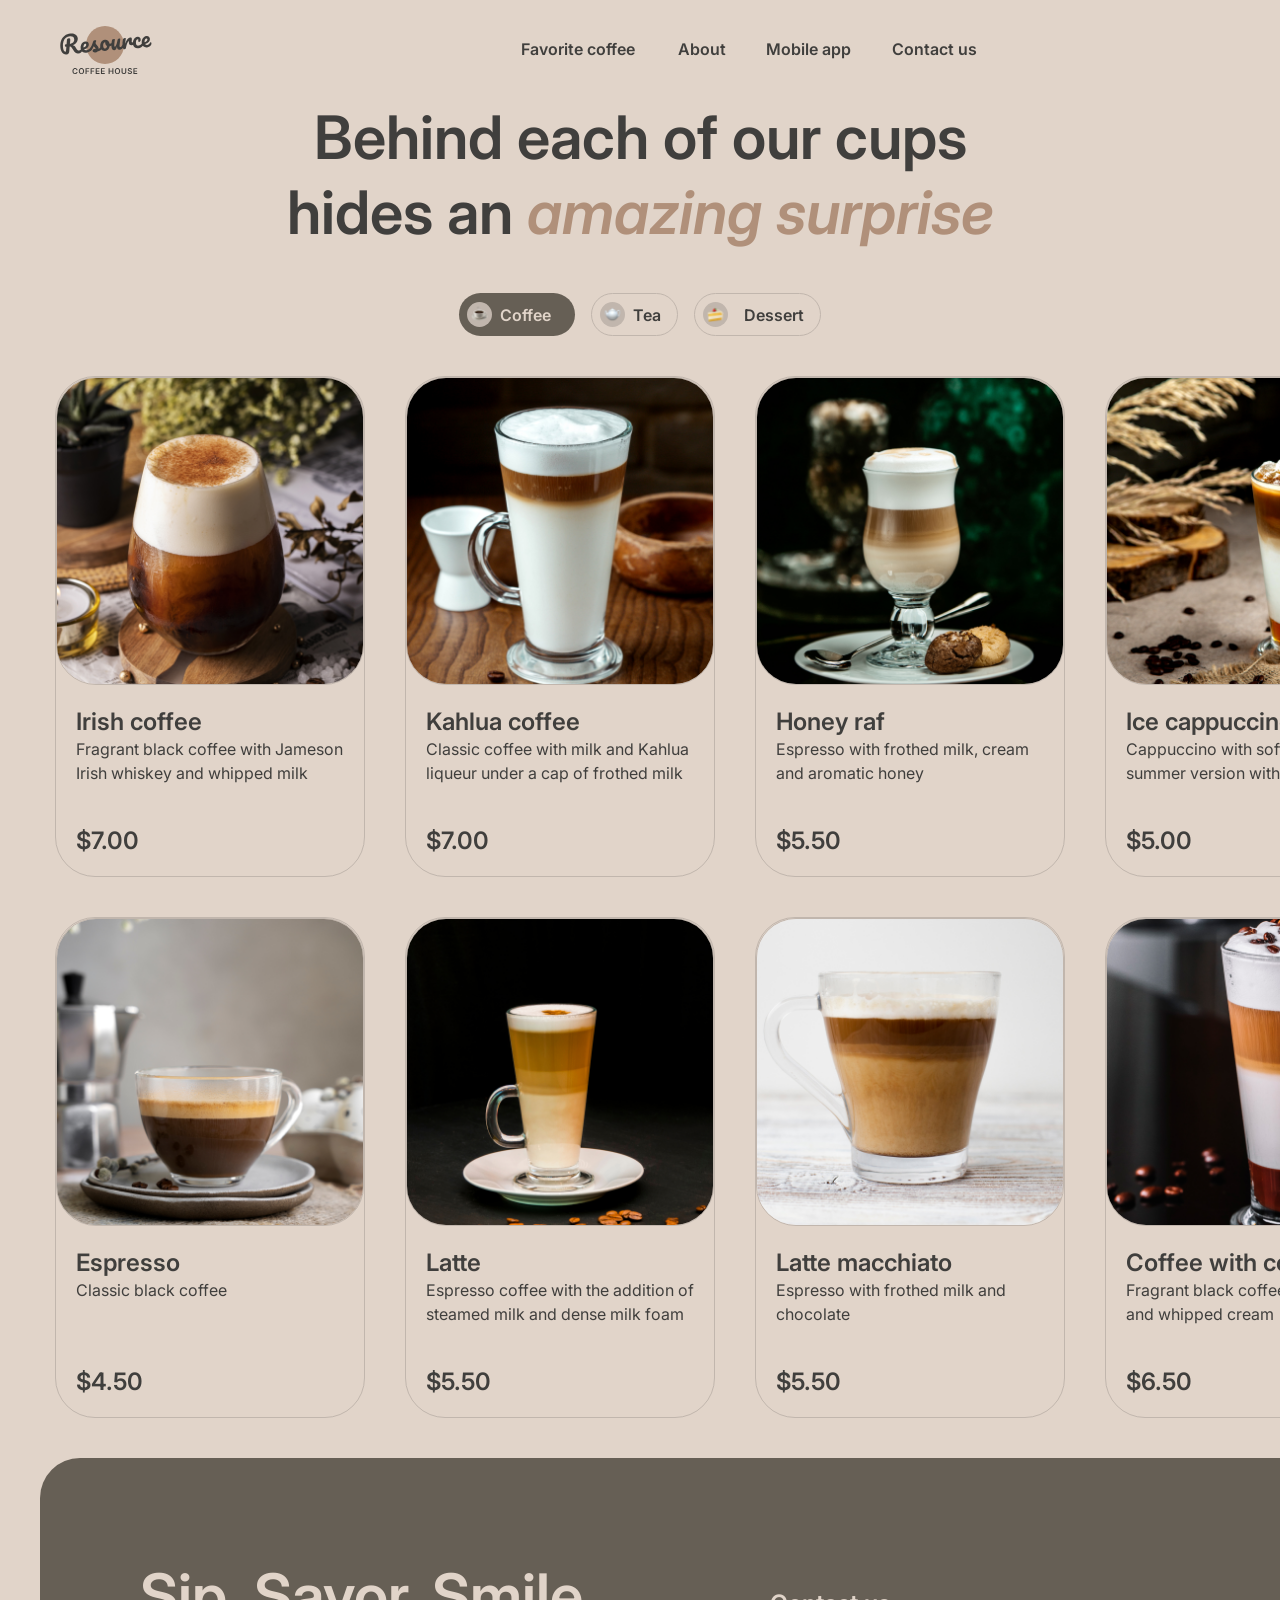
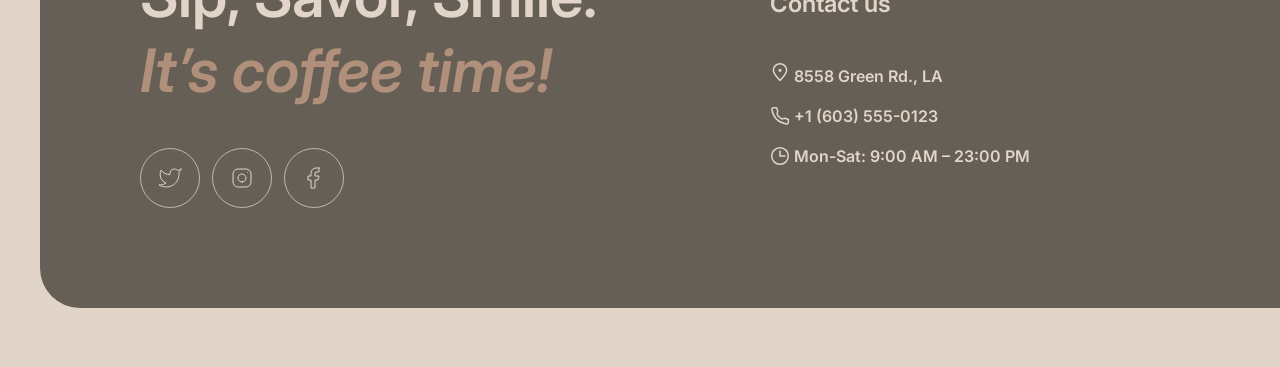
==== coffee-house/menu.html @ cb2b994e "feat: css style" ====
<!DOCTYPE html>
<html lang="en">
<head>
    <!-- encoding -->
    <meta charset="UTF-8">
    <!-- mobile support -->
    <meta name="viewport" content="width=device-width, initial-scale=1.0">
    <!-- title, seo -->
    <title>Menu</title>
    <!-- styles -->
    <link rel="stylesheet" href="./style/style.css">
    <!-- open graph -->
    <!-- favicons -->
    <link type="image/coffee-icon" href="./img/coffee-cup.svg" rel="shortcut icon">
    <link type="Image/coffee-icon" href="./img/coffee-cup.svg" rel="icon">
</head>
<body>
    <!-- header -->
    <header class="header">
        <div class="container">
            <div class="header_nav">
                <div class="logo">
                    <svg width="100" height="60" viewBox="0 0 100 60" fill="none" xmlns="http://www.w3.org/2000/svg">
                        <path
                            d="M69 25C69 35.4934 60.4934 44 50 44C39.5066 44 31 35.4934 31 25C31 14.5066 39.5066 6 50 6C60.4934 6 69 14.5066 69 25Z"
                            fill="#B0907A" />
                        <path
                            d="M95.6784 22.2913C95.8856 22.2732 96.0534 22.3548 96.1817 22.5364C96.326 22.7165 96.4127 22.9739 96.442 23.3086C96.4922 23.8824 96.4 24.3884 96.1652 24.8265C95.7789 25.5509 95.2359 26.1365 94.5362 26.5832C93.8524 27.0285 93.0084 27.295 92.0042 27.3829C90.4741 27.5168 89.2469 27.1664 88.3226 26.3318C87.3969 25.4812 86.8658 24.2749 86.7291 22.7129C86.6329 21.6131 86.7748 20.5727 87.1547 19.5919C87.5333 18.5951 88.1046 17.7822 88.8687 17.1532C89.6487 16.5229 90.5568 16.1623 91.5928 16.0717C92.5173 15.9908 93.2829 16.2049 93.8895 16.714C94.4948 17.2071 94.8386 17.9239 94.9209 18.8643C95.0171 19.9641 94.7016 20.9473 93.9743 21.814C93.2617 22.6633 91.9772 23.4021 90.1208 24.0303C90.5675 24.73 91.2451 25.0401 92.1537 24.9606C92.8072 24.9035 93.3279 24.7053 93.7158 24.3662C94.1197 24.0257 94.5692 23.4725 95.0643 22.7064C95.2346 22.4506 95.4393 22.3122 95.6784 22.2913ZM91.3914 18.4503C90.8016 18.5019 90.3295 18.8885 89.9751 19.6102C89.6365 20.3304 89.5098 21.1767 89.5949 22.149L89.5991 22.1968C90.5199 21.8914 91.2318 21.4918 91.7347 20.9981C92.2376 20.5044 92.4632 19.9626 92.4117 19.3729C92.3852 19.0701 92.2766 18.8386 92.0859 18.6786C91.9098 18.5013 91.6783 18.4252 91.3914 18.4503Z"
                            fill="#403F3D" />
                        <path
                            d="M83.2976 28.1446C81.7356 28.2813 80.4779 27.9497 79.5245 27.1497C78.5857 26.3324 78.0529 25.1985 77.926 23.7481C77.813 22.457 77.969 21.303 78.394 20.2861C78.819 19.2692 79.4149 18.4622 80.1818 17.8651C80.9487 17.268 81.7784 16.9304 82.671 16.8523C83.5477 16.7756 84.2481 16.9793 84.7723 17.4635C85.311 17.9303 85.6159 18.5702 85.6871 19.383C85.7456 20.0525 85.6437 20.6316 85.3813 21.1203C85.1348 21.6076 84.7725 21.8722 84.2944 21.9141C83.9915 21.9406 83.7382 21.8904 83.5344 21.7637C83.3465 21.6356 83.2414 21.444 83.2191 21.189C83.2093 21.0774 83.2141 20.9485 83.2334 20.8023C83.2527 20.6561 83.2676 20.5504 83.278 20.4852C83.3367 20.2392 83.357 20.0125 83.3389 19.8053C83.3208 19.5981 83.2511 19.4436 83.1297 19.3418C83.0243 19.2386 82.876 19.1953 82.6847 19.2121C82.3181 19.2441 81.9901 19.4415 81.7006 19.8041C81.4097 20.1508 81.193 20.6114 81.0506 21.186C80.9081 21.7606 80.8661 22.3826 80.9247 23.0521C81.0865 24.901 81.9723 25.7551 83.5821 25.6142C84.2356 25.557 84.9181 25.2805 85.6296 24.7846C86.3556 24.2714 87.0469 23.5444 87.7034 22.6036C87.8752 22.3637 88.0806 22.2333 88.3197 22.2124C88.5269 22.1942 88.6946 22.2759 88.8229 22.4574C88.9672 22.6375 89.054 22.895 89.0832 23.2297C89.1362 23.8354 89.028 24.3427 88.7587 24.7518C88.0904 25.7418 87.2526 26.5378 86.2452 27.1399C85.2524 27.7247 84.2699 28.0596 83.2976 28.1446Z"
                            fill="#403F3D" />
                        <path
                            d="M69.548 29.3476C68.9423 29.4006 68.4841 29.1195 68.1733 28.5042C67.8784 27.8876 67.6696 26.8779 67.5469 25.4753C67.3656 23.4032 67.4882 21.4089 67.9148 19.4924C68.0179 19.0177 68.2197 18.6627 68.5203 18.4276C68.8355 18.1752 69.288 18.0232 69.8778 17.9716C70.1965 17.9437 70.4232 17.964 70.5577 18.0326C70.6921 18.1011 70.7692 18.2469 70.7887 18.4701C70.811 18.7251 70.7416 19.3094 70.5806 20.2229C70.477 20.8744 70.3983 21.4434 70.3445 21.93C70.2907 22.4165 70.2626 23.0132 70.2602 23.7201C70.6663 22.3033 71.1584 21.136 71.7366 20.2181C72.3148 19.3002 72.8987 18.6308 73.4883 18.2098C74.0938 17.7874 74.6595 17.5532 75.1855 17.5072C76.2215 17.4166 76.7849 17.8893 76.8755 18.9253C76.8936 19.1325 76.8658 19.6409 76.7921 20.4504C76.7204 21.0991 76.6915 21.5032 76.7054 21.6626C76.7542 22.2204 76.9779 22.4819 77.3764 22.4471C77.8227 22.408 78.3658 22.0072 79.0057 21.2445C79.1948 21.0191 79.4009 20.8967 79.6241 20.8772C79.8313 20.8591 79.9991 20.9408 80.1274 21.1223C80.2702 21.2864 80.3549 21.5199 80.3814 21.8228C80.433 22.4125 80.314 22.8887 80.0245 23.2513C79.6187 23.7526 79.1275 24.1971 78.5511 24.5848C77.9893 24.9552 77.3736 25.1697 76.7042 25.2282C75.8594 25.3021 75.1951 25.1434 74.7111 24.7521C74.2431 24.3594 73.977 23.7965 73.9129 23.0633C73.892 22.8242 73.895 22.583 73.9219 22.3397C73.9258 22.0182 73.923 21.8016 73.9132 21.69C73.8909 21.435 73.7921 21.3151 73.6167 21.3305C73.3777 21.3514 73.0826 21.6503 72.7315 22.2271C72.395 22.7865 72.0738 23.5213 71.768 24.4314C71.4621 25.3415 71.2322 26.2932 71.0782 27.2864C70.9684 28.0509 70.8058 28.5791 70.5904 28.8709C70.3896 29.1455 70.0421 29.3044 69.548 29.3476Z"
                            fill="#403F3D" />
                        <path
                            d="M59.2452 30.2488C58.5279 30.3116 57.9096 30.0364 57.3902 29.4233C56.8853 28.7929 56.5897 27.9836 56.5032 26.9954C56.3986 25.8 56.3828 24.7012 56.4557 23.699C56.5273 22.6809 56.6975 21.5979 56.9665 20.4501C57.0841 19.958 57.2772 19.5958 57.546 19.3635C57.8148 19.1312 58.26 18.9878 58.8816 18.9334C59.2323 18.9028 59.4762 18.9376 59.6135 19.038C59.7667 19.1371 59.8531 19.2981 59.8726 19.5213C59.8838 19.6488 59.8337 20.0868 59.7226 20.8354C59.6148 21.4391 59.534 21.9842 59.4802 22.4707C59.3078 24.1722 59.246 25.3019 59.2948 25.8598C59.3241 26.1945 59.3849 26.4301 59.4771 26.5666C59.568 26.6871 59.7011 26.7397 59.8764 26.7244C60.1155 26.7035 60.3895 26.4386 60.6983 25.9297C61.023 25.4195 61.3421 24.6608 61.6555 23.6536C61.9849 22.6451 62.2788 21.4148 62.5372 19.9627C62.6229 19.4734 62.7842 19.114 63.0211 18.8845C63.2739 18.6535 63.6633 18.5151 64.1893 18.4691C64.5559 18.437 64.8151 18.4625 64.967 18.5456C65.1174 18.6127 65.203 18.7658 65.224 19.0049C65.2588 19.4034 65.1551 20.5127 64.9128 22.3327C64.645 24.412 64.532 25.6907 64.5739 26.1688C64.6004 26.4717 64.685 26.7052 64.8279 26.8694C64.9693 27.0176 65.1437 27.0827 65.3509 27.0645C65.6697 27.0366 66.0275 26.8126 66.4244 26.3924C66.8358 25.9549 67.3698 25.2657 68.0263 24.3249C68.198 24.0851 68.4035 23.9547 68.6425 23.9337C68.8498 23.9156 69.0175 23.9973 69.1458 24.1788C69.2901 24.3589 69.3768 24.6163 69.4061 24.9511C69.4619 25.5886 69.3537 26.096 69.0815 26.4731C68.4701 27.3779 67.7896 28.1361 67.04 28.7477C66.3064 29.358 65.4375 29.707 64.4334 29.7949C63.6683 29.8618 63.0766 29.6165 62.6585 29.0588C62.2562 28.4997 62.0084 27.6862 61.9149 26.6183C61.7388 27.7259 61.4055 28.5982 60.9152 29.2354C60.4235 29.8566 59.8668 30.1944 59.2452 30.2488Z"
                            fill="#403F3D" />
                        <path
                            d="M57.5606 22.8796C57.7678 22.8614 57.9362 22.9511 58.0659 23.1485C58.1956 23.346 58.2744 23.6041 58.3023 23.9229C58.3692 24.688 58.1779 25.1625 57.7282 25.3463C56.8011 25.7647 55.7659 26.048 54.6225 26.1963C54.4367 27.5616 53.9332 28.6898 53.1117 29.5808C52.2888 30.4559 51.3115 30.9429 50.1799 31.0419C49.2235 31.1256 48.3824 30.9663 47.6566 30.564C46.9467 30.1603 46.383 29.5913 45.9654 28.8569C45.5478 28.1225 45.3 27.309 45.2219 26.4164C45.1159 25.205 45.2529 24.1089 45.6328 23.1281C46.0114 22.1313 46.5841 21.3343 47.351 20.7372C48.1165 20.1242 48.9933 19.7744 49.9816 19.688C51.1929 19.582 52.2022 19.9193 53.0093 20.6999C53.8309 21.4632 54.3592 22.453 54.5941 23.6691C55.339 23.5558 56.2177 23.3183 57.23 22.9567C57.3547 22.9136 57.4649 22.8879 57.5606 22.8796ZM50.1494 28.4908C50.6595 28.4462 51.0797 28.2007 51.41 27.7542C51.7563 27.3063 51.959 26.6863 52.0182 25.8941C51.4948 25.6026 51.0739 25.1977 50.7555 24.6795C50.4531 24.1599 50.2754 23.5972 50.2224 22.9916C50.2001 22.7365 50.2017 22.4794 50.2272 22.2202L50.1076 22.2307C49.4701 22.2864 48.9633 22.644 48.5873 23.3032C48.2259 23.9452 48.094 24.824 48.1916 25.9398C48.2683 26.8164 48.4942 27.4712 48.8694 27.9042C49.2605 28.3357 49.6872 28.5313 50.1494 28.4908Z"
                            fill="#403F3D" />
                        <path
                            d="M40.3093 32.4354C39.4805 32.508 38.8262 32.3725 38.3464 32.029C37.8826 31.6841 37.6298 31.2726 37.5879 30.7944C37.5517 30.38 37.6717 30.0081 37.9481 29.6787C38.2244 29.3494 38.6575 29.1589 39.2472 29.1073C39.4544 29.0892 39.6956 29.0922 39.9708 29.1163C40.2604 29.1231 40.4777 29.1282 40.6226 29.1316C40.5704 28.7185 40.4406 28.3364 40.2332 27.9851C40.0417 27.6325 39.8038 27.3 39.5195 26.9876C39.2338 26.6592 38.9682 26.3773 38.7228 26.1418C38.3109 27.1254 37.8851 27.9497 37.4454 28.6145C37.0216 29.278 36.5472 29.9137 36.0222 30.5218C35.7604 30.8338 35.4701 31.0038 35.1513 31.0316C34.8963 31.054 34.6814 30.9844 34.5067 30.823C34.3306 30.6457 34.2307 30.4216 34.207 30.1506C34.1791 29.8318 34.2648 29.5272 34.4643 29.2367L34.7416 28.827C35.5235 27.6664 36.1068 26.7159 36.4918 25.9756C36.7223 25.4896 36.9874 24.8481 37.2871 24.0509C37.5853 23.2379 37.8735 22.4016 38.1517 21.542C38.3932 20.8142 38.9921 20.4085 39.9484 20.3248C40.3947 20.2858 40.709 20.2984 40.8913 20.3628C41.0736 20.4271 41.1725 20.547 41.1878 20.7223C41.1962 20.8179 41.1775 20.9722 41.1319 21.1849C41.0863 21.3977 41.0167 21.6126 40.9233 21.8296C40.6866 22.4285 40.5857 22.9272 40.6205 23.3257C40.6415 23.5647 40.7442 23.8208 40.9286 24.0937C41.1291 24.3653 41.4235 24.7009 41.8118 25.1006C42.3804 25.7254 42.8131 26.2657 43.11 26.7216C43.4214 27.1601 43.6015 27.6583 43.6503 28.2162C43.6642 28.3756 43.6678 28.6001 43.6611 28.8898C44.4156 28.5187 45.2617 27.6335 46.1993 26.2345C46.371 25.9946 46.5765 25.8642 46.8155 25.8433C47.0227 25.8252 47.1905 25.9069 47.3188 26.0884C47.4631 26.2685 47.5498 26.5259 47.5791 26.8606C47.6321 27.4663 47.5239 27.9737 47.2545 28.3827C46.544 29.4407 45.8382 30.185 45.1371 30.6158C44.4505 31.0292 43.5747 31.2985 42.5095 31.4238C41.9194 32.0215 41.186 32.3587 40.3093 32.4354Z"
                            fill="#403F3D" />
                        <path
                            d="M36.6171 26.7357C36.8243 26.7175 36.9921 26.7992 37.1204 26.9807C37.2646 27.1608 37.3514 27.4183 37.3807 27.753C37.4365 28.3905 37.3283 28.8979 37.0561 29.2751C36.5291 30.0439 35.7502 30.7786 34.7193 31.4791C33.7044 32.1782 32.5833 32.5815 31.3559 32.6888C29.6823 32.8353 28.3436 32.4947 27.3396 31.667C26.3356 30.8394 25.7646 29.6365 25.6266 28.0586C25.5304 26.9588 25.6722 25.9185 26.0522 24.9376C26.4308 23.9408 27.0021 23.1279 27.7662 22.4989C28.5462 21.8686 29.4542 21.508 30.4903 21.4174C31.4147 21.3365 32.1803 21.5506 32.787 22.0597C33.3923 22.5528 33.7361 23.2696 33.8183 24.21C33.9145 25.3098 33.599 26.293 32.8718 27.1597C32.1591 28.009 30.8826 28.7471 29.0422 29.3739C29.5048 30.0722 30.294 30.3726 31.4098 30.275C32.127 30.2122 32.9183 29.894 33.7836 29.3204C34.6634 28.7295 35.4025 27.9983 36.0009 27.1269C36.1726 26.887 36.378 26.7566 36.6171 26.7357ZM30.2888 23.796C29.6991 23.8476 29.227 24.2342 28.8725 24.9559C28.534 25.6761 28.4073 26.5224 28.4923 27.4947L28.4965 27.5425C29.4174 27.2371 30.1293 26.8375 30.6322 26.3438C31.1351 25.8501 31.3607 25.3083 31.3091 24.7186C31.2826 24.4158 31.174 24.1843 30.9834 24.0243C30.8072 23.847 30.5757 23.7709 30.2888 23.796Z"
                            fill="#403F3D" />
                        <path
                            d="M27.6906 27.5167C27.8978 27.4986 28.0656 27.5803 28.1939 27.7618C28.3382 27.9419 28.4249 28.1993 28.4542 28.5341C28.5086 29.1557 28.4004 29.6631 28.1296 30.0561C27.4454 31.0476 26.7351 31.8324 25.9987 32.4108C25.261 32.9733 24.3581 33.3012 23.2902 33.3946C22.2541 33.4853 21.3451 33.2837 20.5631 32.79C19.797 32.2949 19.028 31.3985 18.256 30.1009C17.6351 29.063 17.151 28.3023 16.8035 27.8188C16.4547 27.3193 16.119 26.9712 15.7967 26.7745C15.4903 26.5765 15.1198 26.4724 14.6852 26.4622C14.6508 26.8025 14.5595 27.8705 14.4114 29.6663C14.3537 30.4744 14.3165 30.9675 14.3 31.1456C14.2256 32.1319 13.9724 32.9089 13.5402 33.4767C13.1067 34.0286 12.4038 34.3471 11.4315 34.4321C10.3636 34.5256 9.38799 34.2977 8.50477 33.7486C7.63609 33.1822 6.9298 32.3606 6.38589 31.2839C5.84059 30.1913 5.50518 28.9277 5.37968 27.4932C5.1454 24.8154 5.40544 22.4638 6.15978 20.4383C6.93006 18.4115 8.10738 16.8148 9.69174 15.6483C11.2906 14.4644 13.1899 13.7763 15.3895 13.5838C16.9196 13.45 18.223 13.5688 19.2994 13.9404C20.3759 14.312 21.1968 14.8826 21.762 15.6523C22.3432 16.4206 22.6784 17.3148 22.7676 18.3349C22.8457 19.2275 22.7073 20.1229 22.3522 21.0213C22.0117 21.9023 21.4476 22.7066 20.66 23.434C19.8724 24.1614 18.8869 24.7375 17.7034 25.1622C18.4866 25.3025 19.1057 25.5856 19.5605 26.0116C20.0154 26.4376 20.4891 27.0787 20.9816 27.9351C21.5115 28.8524 22.0112 29.5153 22.4806 29.924C22.966 30.3312 23.4955 30.5098 24.0693 30.4596C24.5794 30.4149 25.0509 30.205 25.4838 29.8299C25.9154 29.4388 26.4456 28.7981 27.0744 27.9079C27.2461 27.6681 27.4515 27.5377 27.6906 27.5167ZM11.3837 26.727C10.8418 26.7744 10.4561 26.6797 10.2266 26.4428C10.013 26.2045 9.89225 25.9259 9.86436 25.6071C9.8309 25.2246 9.92394 24.9113 10.1435 24.6672C10.379 24.4218 10.6562 24.2851 10.9749 24.2572L11.5727 24.2049C11.691 22.6206 11.8123 21.2528 11.9364 20.1016C12.053 19.0474 12.6771 18.4708 13.8088 18.3718C14.7173 18.2923 15.2071 18.659 15.2782 19.4719C15.2936 19.6473 15.2975 19.7835 15.2899 19.8805L14.9199 23.9121C15.7764 23.789 16.5393 23.5134 17.2085 23.0855C17.8937 22.6561 18.4149 22.0966 18.7722 21.4068C19.1454 20.7156 19.2957 19.9556 19.2232 19.1268C19.1353 18.1226 18.7236 17.3636 17.988 16.8498C17.2524 16.3359 16.2232 16.1369 14.9002 16.2526C13.3382 16.3893 12.0016 16.8997 10.8904 17.7839C9.79381 18.6508 8.98568 19.8779 8.46605 21.4653C7.94503 23.0366 7.78003 24.9142 7.97108 27.0978C8.06033 28.1179 8.24063 28.9855 8.51198 29.7006C8.78334 30.4157 9.08648 30.9432 9.42139 31.2834C9.75631 31.6235 10.0592 31.7817 10.3302 31.7579C10.5374 31.7398 10.6957 31.6216 10.8051 31.4032C10.9304 31.1834 11.0127 30.839 11.052 30.3698L11.3837 26.727Z"
                            fill="#403F3D" />
                        <path
                            d="M78.4033 54.0001V48.1819H82.1874V49.0654H79.4573V50.645H81.9914V51.5285H79.4573V53.1165H82.2101V54.0001H78.4033Z"
                            fill="#403F3D" />
                        <path
                            d="M75.9698 49.7813C75.9433 49.5332 75.8316 49.34 75.6346 49.2017C75.4395 49.0635 75.1857 48.9943 74.8732 48.9943C74.6535 48.9943 74.4651 49.0275 74.3079 49.0938C74.1507 49.1601 74.0304 49.25 73.9471 49.3637C73.8638 49.4773 73.8211 49.607 73.8192 49.7529C73.8192 49.8741 73.8467 49.9792 73.9016 50.0682C73.9585 50.1572 74.0352 50.233 74.1317 50.2955C74.2283 50.3561 74.3353 50.4072 74.4528 50.4489C74.5702 50.4906 74.6886 50.5256 74.8079 50.554L75.3533 50.6904C75.573 50.7415 75.7842 50.8106 75.9869 50.8977C76.1914 50.9849 76.3742 51.0947 76.5352 51.2273C76.698 51.3599 76.8268 51.5199 76.9215 51.7074C77.0162 51.8949 77.0636 52.1146 77.0636 52.3665C77.0636 52.7074 76.9764 53.0076 76.8022 53.2671C76.628 53.5246 76.3761 53.7263 76.0465 53.8722C75.7189 54.0161 75.3221 54.0881 74.8562 54.0881C74.4035 54.0881 74.0105 54.018 73.6772 53.8779C73.3458 53.7377 73.0863 53.5332 72.8988 53.2642C72.7132 52.9953 72.6128 52.6676 72.5977 52.2813H73.6346C73.6497 52.4839 73.7122 52.6525 73.8221 52.787C73.9319 52.9214 74.0749 53.0218 74.2511 53.0881C74.4291 53.1544 74.628 53.1875 74.8477 53.1875C75.0768 53.1875 75.2776 53.1534 75.4499 53.0852C75.6242 53.0152 75.7605 52.9186 75.859 52.7955C75.9575 52.6705 76.0077 52.5246 76.0096 52.358C76.0077 52.2065 75.9632 52.0815 75.8761 51.983C75.7889 51.8826 75.6668 51.7993 75.5096 51.733C75.3543 51.6648 75.1725 51.6042 74.9641 51.5512L74.3022 51.3807C73.823 51.2576 73.4442 51.071 73.1658 50.821C72.8893 50.5692 72.7511 50.2349 72.7511 49.8182C72.7511 49.4754 72.8439 49.1752 73.0295 48.9176C73.217 48.6601 73.4717 48.4602 73.7937 48.3182C74.1156 48.1743 74.4802 48.1023 74.8874 48.1023C75.3003 48.1023 75.6621 48.1743 75.9727 48.3182C76.2852 48.4602 76.5304 48.6582 76.7085 48.912C76.8865 49.1638 76.9783 49.4536 76.984 49.7813H75.9698Z"
                            fill="#403F3D" />
                        <path
                            d="M70.2086 48.1819H71.2626V51.983C71.2626 52.3997 71.1641 52.7662 70.9672 53.0825C70.7721 53.3987 70.4975 53.6459 70.1433 53.8239C69.7891 54.0001 69.3753 54.0881 68.9018 54.0881C68.4264 54.0881 68.0117 54.0001 67.6575 53.8239C67.3033 53.6459 67.0287 53.3987 66.8336 53.0825C66.6386 52.7662 66.541 52.3997 66.541 51.983V48.1819H67.595V51.895C67.595 52.1374 67.648 52.3533 67.7541 52.5427C67.862 52.7321 68.0136 52.8807 68.2086 52.9887C68.4037 53.0948 68.6348 53.1478 68.9018 53.1478C69.1689 53.1478 69.3999 53.0948 69.595 52.9887C69.792 52.8807 69.9435 52.7321 70.0495 52.5427C70.1556 52.3533 70.2086 52.1374 70.2086 51.895V48.1819Z"
                            fill="#403F3D" />
                        <path
                            d="M65.1444 51.0909C65.1444 51.7178 65.027 52.2548 64.7922 52.7017C64.5592 53.1468 64.241 53.4877 63.8376 53.7245C63.4361 53.9612 62.9806 54.0796 62.4711 54.0796C61.9617 54.0796 61.5052 53.9612 61.1018 53.7245C60.7003 53.4858 60.3821 53.144 60.1473 52.6989C59.9143 52.2519 59.7979 51.7159 59.7979 51.0909C59.7979 50.464 59.9143 49.9281 60.1473 49.483C60.3821 49.036 60.7003 48.6942 61.1018 48.4574C61.5052 48.2207 61.9617 48.1023 62.4711 48.1023C62.9806 48.1023 63.4361 48.2207 63.8376 48.4574C64.241 48.6942 64.5592 49.036 64.7922 49.483C65.027 49.9281 65.1444 50.464 65.1444 51.0909ZM64.0848 51.0909C64.0848 50.6496 64.0157 50.2775 63.8774 49.9745C63.741 49.6695 63.5516 49.4394 63.3092 49.2841C63.0668 49.1269 62.7874 49.0483 62.4711 49.0483C62.1549 49.0483 61.8755 49.1269 61.6331 49.2841C61.3907 49.4394 61.2003 49.6695 61.0621 49.9745C60.9257 50.2775 60.8575 50.6496 60.8575 51.0909C60.8575 51.5322 60.9257 51.9053 61.0621 52.2102C61.2003 52.5133 61.3907 52.7434 61.6331 52.9006C61.8755 53.0559 62.1549 53.1335 62.4711 53.1335C62.7874 53.1335 63.0668 53.0559 63.3092 52.9006C63.5516 52.7434 63.741 52.5133 63.8774 52.2102C64.0157 51.9053 64.0848 51.5322 64.0848 51.0909Z"
                            fill="#403F3D" />
                        <path
                            d="M53.5918 54.0001V48.1819H54.6458V50.645H57.3418V48.1819H58.3986V54.0001H57.3418V51.5285H54.6458V54.0001H53.5918Z"
                            fill="#403F3D" />
                        <path
                            d="M45.9482 54.0001V48.1819H49.7323V49.0654H47.0022V50.645H49.5363V51.5285H47.0022V53.1165H49.7551V54.0001H45.9482Z"
                            fill="#403F3D" />
                        <path
                            d="M40.6895 54.0001V48.1819H44.4735V49.0654H41.7434V50.645H44.2775V51.5285H41.7434V53.1165H44.4963V54.0001H40.6895Z"
                            fill="#403F3D" />
                        <path
                            d="M35.6016 54.0001V48.1819H39.3288V49.0654H36.6555V50.645H39.0732V51.5285H36.6555V54.0001H35.6016Z"
                            fill="#403F3D" />
                        <path
                            d="M30.5137 54.0001V48.1819H34.2409V49.0654H31.5676V50.645H33.9853V51.5285H31.5676V54.0001H30.5137Z"
                            fill="#403F3D" />
                        <path
                            d="M29.1181 51.0909C29.1181 51.7178 29.0007 52.2548 28.7658 52.7017C28.5328 53.1468 28.2147 53.4877 27.8113 53.7245C27.4097 53.9612 26.9542 54.0796 26.4448 54.0796C25.9353 54.0796 25.4789 53.9612 25.0755 53.7245C24.6739 53.4858 24.3558 53.144 24.1209 52.6989C23.888 52.2519 23.7715 51.7159 23.7715 51.0909C23.7715 50.464 23.888 49.9281 24.1209 49.483C24.3558 49.036 24.6739 48.6942 25.0755 48.4574C25.4789 48.2207 25.9353 48.1023 26.4448 48.1023C26.9542 48.1023 27.4097 48.2207 27.8113 48.4574C28.2147 48.6942 28.5328 49.036 28.7658 49.483C29.0007 49.9281 29.1181 50.464 29.1181 51.0909ZM28.0584 51.0909C28.0584 50.6496 27.9893 50.2775 27.851 49.9745C27.7147 49.6695 27.5253 49.4394 27.2828 49.2841C27.0404 49.1269 26.7611 49.0483 26.4448 49.0483C26.1285 49.0483 25.8491 49.1269 25.6067 49.2841C25.3643 49.4394 25.1739 49.6695 25.0357 49.9745C24.8993 50.2775 24.8311 50.6496 24.8311 51.0909C24.8311 51.5322 24.8993 51.9053 25.0357 52.2102C25.1739 52.5133 25.3643 52.7434 25.6067 52.9006C25.8491 53.0559 26.1285 53.1335 26.4448 53.1335C26.7611 53.1335 27.0404 53.0559 27.2828 52.9006C27.5253 52.7434 27.7147 52.5133 27.851 52.2102C27.9893 51.9053 28.0584 51.5322 28.0584 51.0909Z"
                            fill="#403F3D" />
                        <path
                            d="M22.5536 50.1449H21.4911C21.4608 49.9707 21.4049 49.8163 21.3235 49.6818C21.2421 49.5455 21.1407 49.4299 21.0195 49.3352C20.8983 49.2406 20.7601 49.1695 20.6048 49.1222C20.4513 49.0729 20.2856 49.0483 20.1076 49.0483C19.7913 49.0483 19.511 49.1279 19.2667 49.287C19.0224 49.4442 18.8311 49.6752 18.6928 49.9801C18.5546 50.2832 18.4854 50.6534 18.4854 51.0909C18.4854 51.536 18.5546 51.911 18.6928 52.2159C18.833 52.519 19.0243 52.7481 19.2667 52.9034C19.511 53.0568 19.7904 53.1335 20.1048 53.1335C20.279 53.1335 20.4419 53.1108 20.5934 53.0654C20.7468 53.018 20.8841 52.9489 21.0053 52.858C21.1284 52.7671 21.2317 52.6553 21.315 52.5227C21.4002 52.3902 21.4589 52.2387 21.4911 52.0682L22.5536 52.0739C22.5138 52.3504 22.4277 52.6099 22.2951 52.8523C22.1644 53.0947 21.993 53.3087 21.7809 53.4943C21.5688 53.6781 21.3207 53.822 21.0366 53.9262C20.7525 54.0284 20.4371 54.0796 20.0906 54.0796C19.5792 54.0796 19.1228 53.9612 18.7212 53.7245C18.3197 53.4877 18.0034 53.1459 17.7724 52.6989C17.5413 52.2519 17.4258 51.7159 17.4258 51.0909C17.4258 50.464 17.5423 49.9281 17.7752 49.483C18.0082 49.036 18.3254 48.6942 18.7269 48.4574C19.1284 48.2207 19.583 48.1023 20.0906 48.1023C20.4144 48.1023 20.7156 48.1477 20.994 48.2387C21.2724 48.3296 21.5205 48.4631 21.7383 48.6392C21.9561 48.8135 22.1351 49.0275 22.2752 49.2813C22.4173 49.5332 22.5101 49.821 22.5536 50.1449Z"
                            fill="#403F3D" />
                    </svg>
                </div>
                <nav class="header_menu">
                    <ul>
                        <li class="coffee_li"><a href="#">Favorite coffee</a></li>
                        <li class="about_li"><a href="#">About</a></li>
                        <li class="app_li"><a href="#">Mobile app</a></li>
                        <li class="contact_li"><a href="#contacts_for_you">Contact us</a></li>
                    </ul>
                </nav>
                <div class="menu_logo">
                    <a class="menu_li" href="#">Menu</a>
                    <svg width="20" height="20" viewBox="0 0 20 20" fill="none" xmlns="http://www.w3.org/2000/svg">
                        <path
                            d="M14.167 9.76667V11.6667C14.167 14.8883 11.5553 17.5 8.33366 17.5C5.112 17.5 2.50033 14.8883 2.50033 11.6667V9.76667C2.50033 9.4353 2.76896 9.16667 3.10033 9.16667H13.567C13.8984 9.16667 14.167 9.4353 14.167 9.76667Z"
                            stroke="#403F3D" stroke-width="1.5" stroke-linecap="round" stroke-linejoin="round" />
                        <path
                            d="M10.0003 7.50008C10.0003 6.66675 10.5956 5.83341 11.786 5.83341V5.83341C13.101 5.83341 14.167 4.76743 14.167 3.45246V2.91675"
                            stroke="#403F3D" stroke-width="1.5" stroke-linecap="round" stroke-linejoin="round" />
                        <path
                            d="M6.66634 7.5V7.08333C6.66634 5.70262 7.78563 4.58333 9.16634 4.58333V4.58333C10.0868 4.58333 10.833 3.83714 10.833 2.91667V2.5"
                            stroke="#403F3D" stroke-width="1.5" stroke-linecap="round" stroke-linejoin="round" />
                        <path
                            d="M13.333 9.16675H15.4163C16.5669 9.16675 17.4997 10.0995 17.4997 11.2501C17.4997 12.4007 16.5669 13.3334 15.4163 13.3334H14.1663"
                            stroke="#403F3D" stroke-width="1.5" stroke-linecap="round" stroke-linejoin="round" />
                    </svg>
                </div>
            </div>
        </div>
    </header>
    <!-- "behind" block -->
<div class="container">
    <div class="offer_menu">
        <div class="offer_menu_text">
            <h1 class="offer_menu_h1">
                <span class="offer_behind">
                    Behind each of our cups hides an
                </span>
                <span class="offer_amazing">
                    amazing surprise
                </span>
            </h1>
        </div>
    </div>
</div>
    <div class="offer_menu_variants">
        <div class="offer_menu_choice">
            <div class="coffee_offer">
                <div class="coffee_offer_border">
                <img src="./img/coffee_1.svg" alt="" class="coffee_offer_img"></div>
                <div class="coffee_offer_text">Coffee</div>
            </div>
            <div class="tea_offer">
                <div class="tea_offer_border">
                <img src="./img/tea_2.svg" alt="" class="tea_offer_img"></div>
                <div class="tea_offer_text">Tea</div>
            </div>
            <div class="dessert_offer">
                <div class="dessert_offer_border">
                <img src="./img/dessert_3.svg" alt="" class="dessert_offer_img"></div>
                <div class="dessert_offer_text">Dessert</div>
            </div>
    </div>
</div>
<div class="container">
    <div class="menu_available">
        <div class="offer_1">
            <div class="offer_1_img"><img class="offer_1_picture" src="./img/coffee-1.png" alt=""></div>
            <span class="offer_1_title">Irish coffee</span>
            <span class="offer_1_description">Fragrant black coffee with Jameson Irish whiskey and whipped milk</span>
            <span class="offer_1_price"> $7.00</span>
        </div>
        <div class="offer_2">
            <div class="offer_2_img"><img class="offer_2_picture" src="./img/coffee-2.png" alt=""></div>
            <span class="offer_2_title">Kahlua coffee</span>
            <span class="offer_2_description">Classic coffee with milk and Kahlua liqueur under a cap of frothed milk</span>
            <span class="offer_2_price"> $7.00</span>
        </div>
        <div class="offer_3">
            <div class="offer_3_img"><img class="offer_3_picture" src="./img/coffee-3.png" alt=""></div>
            <span class="offer_3_title">Honey raf</span>
            <span class="offer_3_description">Espresso with frothed milk, cream and aromatic honey</span>
            <span class="offer_3_price">$5.50</span>
        </div>
        <div class="offer_4">
            <div class="offer_4_img"><img class="offer_4_picture" src="./img/coffee-4.png" alt=""></div>
            <span class="offer_4_title">Ice cappuccino</span>
            <span class="offer_4_description">Cappuccino with soft thick foam in summer version with ice</span>
            <span class="offer_4_price"> $5.00</span>
        </div>
        <div class="offer_5">
            <div class="offer_5_img"><img class="offer_5_picture" src="./img/coffee-5.png" alt=""></div>
            <span class="offer_5_title">Espresso</span>
            <span class="offer_5_description">Classic black coffee</span>
            <span class="offer_5_price">$4.50</span>
        </div>
        <div class="offer_6">
            <div class="offer_6_img"><img class="offer_6_picture" src="./img/coffee-6.png" alt=""></div>
            <span class="offer_6_title">Latte</span>
            <span class="offer_6_description">Espresso coffee with the addition of steamed milk and dense milk foam</span>
            <span class="offer_6_price">$5.50</span>
        </div>
        <div class="offer_7">
            <div class="offer_7_img"><img class="offer_7_picture" src="./img/coffee-7.png" alt=""></div>
            <span class="offer_7_title">Latte macchiato</span>
            <span class="offer_7_description">Espresso with frothed milk and chocolate</span>
            <span class="offer_7_price">$5.50</span>
        </div>
        <div class="offer_8">
            <div class="offer_8_img"><img class="offer_8_picture" src="./img/coffee-8.png" alt=""></div>
            <span class="offer_8_title">Coffee with cognac</span>
            <span class="offer_8_description"> Fragrant black coffee with cognac and whipped cream</span>
            <span class="offer_8_price">$6.50</span>
        </div>
    </div>
</div>
        <!-- footer  -->
        <footer class="footer" id="contacts_for_you">
            <div class="contacts">
                <span class="text_contacts"><a class="sip_savor">Sip, Savor, Smile.</a> <a class="coffee_time">It’s coffee
                        time!</a></span>
                <div class="social_links">
                    <div class="twitter_link"><img src="./img/twitter.svg" alt="" class="twitter"></div>
                    <div class="insta_link"><img src="./img/instagram.svg" alt="" class="instagram"></div>
                    <div class="facebook_link"><img src="./img/facebook.svg" alt="" class="facebook"></div>
                </div>
            </div>
            <div class="contacts2">
                <div class="contact_us"><span class="text_contacts2">Contact us</span></div>
                <ul class="contact_links">
                    <li class="address">
                        <svg xmlns="http://www.w3.org/2000/svg" width="20" height="20" viewBox="0 0 20 20" fill="none">
                            <path
                                d="M16.6663 8.33329C16.6663 12.0152 9.99967 18.3333 9.99967 18.3333C9.99967 18.3333 3.33301 12.0152 3.33301 8.33329C3.33301 4.65139 6.31778 1.66663 9.99967 1.66663C13.6816 1.66663 16.6663 4.65139 16.6663 8.33329Z"
                                stroke="#E1D4C9" stroke-width="1.5" />
                            <path
                                d="M10.0003 9.16667C10.4606 9.16667 10.8337 8.79357 10.8337 8.33333C10.8337 7.8731 10.4606 7.5 10.0003 7.5C9.54009 7.5 9.16699 7.8731 9.16699 8.33333C9.16699 8.79357 9.54009 9.16667 10.0003 9.16667Z"
                                fill="#E1D4C9" stroke="#E1D4C9" stroke-width="1.5" stroke-linecap="round"
                                stroke-linejoin="round" />
                        </svg> 8558 Green Rd., LA
                    </li>
                    <li class="phone">
                        <svg xmlns="http://www.w3.org/2000/svg" width="20" height="20" viewBox="0 0 20 20" fill="none">
                            <path
                                d="M15.0984 12.2516L11.6665 12.9166C9.34845 11.7531 7.91654 10.4166 7.08321 8.33329L7.72483 4.89154L6.51197 1.66663L3.72946 1.66663C2.60191 1.66663 1.71466 2.59958 1.90108 3.71161C2.29888 6.08454 3.37231 10.0391 6.24987 12.9166C9.27338 15.9401 13.5661 17.3318 16.1378 17.9288C17.299 18.1983 18.3332 17.2908 18.3332 16.0988L18.3332 13.4843L15.0984 12.2516Z"
                                stroke="#E1D4C9" stroke-width="1.5" stroke-linecap="round" stroke-linejoin="round" />
                        </svg> +1 (603) 555-0123
                    </li>
                    <li class="schedule">
                        <svg xmlns="http://www.w3.org/2000/svg" width="20" height="20" viewBox="0 0 20 20" fill="none">
                            <g clip-path="url(#clip0_217_1736)">
                                <path d="M10 5L10 10L15 10" stroke="#E1D4C9" stroke-width="1.5" stroke-linecap="round"
                                    stroke-linejoin="round" />
                                <path
                                    d="M10.0003 18.3333C14.6027 18.3333 18.3337 14.6023 18.3337 9.99996C18.3337 5.39759 14.6027 1.66663 10.0003 1.66663C5.39795 1.66663 1.66699 5.39759 1.66699 9.99996C1.66699 14.6023 5.39795 18.3333 10.0003 18.3333Z"
                                    stroke="#E1D4C9" stroke-width="1.5" stroke-linecap="round" stroke-linejoin="round" />
                            </g>
                            <defs>
                                <clipPath id="clip0_217_1736">
                                    <rect width="20" height="20" fill="white" />
                                </clipPath>
                            </defs>
                        </svg>Mon-Sat: 9:00 AM – 23:00 PM
                    </li>
                </ul>
            </div>
        </footer>
        <span class="hidden">here's something hidden</span>
    </body>
    </html>
---- coffee-house/style/style.css ----
@import url(./normalize.css);
@import url(./_global.css);
@import url("https://fonts.googleapis.com/css2?family=Inter:wght@400;600&display=swap");

/* common */

html {
  height: 100%; /*для футера*/
  flex-direction: column;
  margin: 0;
  scroll-behavior: smooth;
}

body {
  font-family: "Inter", sans-serif;
  background-color: #e1d4c9;
  color: var(--text-dark, #403f3d);
  box-sizing: border-box;
  padding: 0px;
  margin-left: 40px;
  margin-right: 40px;
}

img {
  max-width: 100%;
  height: auto;
}

ul {
  margin: 0;
  padding: 0;
  list-style-type: none;
}

/* blocks */

.container {
  max-width: 1390px; /* 1440?*/
  margin: 0 auto;
  padding: 0 15px;
}

/* header */

.header {
  /* padding-bottom: 20px; */
  display: flex;
  padding-top: 20px; /*для отступа навигации */
}

.header_nav {
  margin: 0 auto;
  font-weight: 600;
  color: var(--text-dark, #403f3d);
  font-feature-settings: "clig" off, "liga" off;
  display: grid;
  grid-template-columns: repeat(3, 1fr);
}

.header_menu {
  color: #403f3d;
  width: 1188px;
  height: 60px;
  display: flex;
  justify-content: center;
  margin-top: 20px;
}

.header_menu ul {
  display: flex;
}

.coffee_li {
  width: 157px;
}

.about_li {
  width: 48px;
  margin-right: 40px;
}

.app_li {
  width: 86px;
  margin-right: 40px;
}

.contact_li {
  width: 85px;
}

.menu_logo {
  margin-bottom: 20px;
  display: flex;
  align-items: center;
  gap: 8px;
}

.header_menu a:hover {
  color: #000000; /*временно*/
}

a,
a:visited {
  color: inherit;
  text-decoration: none;
}

.header_menu a {
  transition: color 0.2s ease;
}

.logo {
  height: 60px;
  width: 100px;
}

/* enjoy block */

.hero_inner_text {
  color: #b0907a;
  font-style: italic;
}

.hero_container {
  background-image: url(/coffee-house/img/img-hero.jpg);
  background-size: cover;
  background-position: center;
  border-radius: 40px;
}

.offer_text {
  padding-bottom: 41px;
  color: #e1d4c9;
}

.offer_h1 {
  font-size: 72px;
  font-weight: 600;
  line-height: 75px;
}

.offer_p {
  font-size: 16px;
  line-height: 24px;
}

.hero_offer {
  max-width: 630px;
  padding: 101px 0 100px 100px;
}

.offer_btn {
  align-items: center;
  display: flex;
  justify-content: center;
  background-color: #e1d4c9;
  color: #403f3d;
  font-size: 16px;
  font-weight: 600;
  line-height: 24px;
  width: 200px;
  padding: 20px 0;
  border-radius: 100px;
  cursor: pointer;
  border: none;
  transition: 0.4s all;
}

.favorite__coffee {
  color: #403f3d;
}

.favorite__slider {
  display: flex;
  justify-content: space-between;
  align-items: center;
}

.favorite__title--block {
  padding-top: 100px; 
} 

.favorite__title {
  font-size: 60px;
  font-weight: 600;
  line-height: 75px;
  text-align: center;
}

.favorite__description {
  padding-top: 17px;
}

.favorite__controls {
  padding-top: 40px; 
  display: flex;
  justify-content: center;
  margin-bottom: 100px;
}

.controls__bullet {
  display: inline-block;
  width: 40px;
  height: 4px;
  border-radius: 100px;
  cursor: pointer;
}

/* .controls__bullet:nth-child(2) {
  margin: 0 12px;
}  */

.controls__bullet--active {
  background-color: #665f55;
}
.controls__bullet--inactive {
  background-color: #c1b6ad;
}

.favorite__container__slider {
  padding-top: 39px;
}

.slider_button {
  display: flex;
  justify-content: center;
  align-items: center;
  width: 58px;
  height: 58px;
  border: 1px solid #665f55;
  border-radius: 100px;
  transition: 0.5s;
  cursor: pointer;
  position: relative;
}

.slider__button--left {
  left: 4px;
}
.slider__button--right {
  right: 3px;
}

.slider__cards {
  max-width: 480px;
}

.slider__descrip {
  margin-top: 16px;
  text-align: center;
  color: #403f3d;
}

.slider__descrip__title {
  font-size: 24px;
  line-height: 30px;
  font-weight: 600;
}


.slider__descrip__text {
  line-height: 24px;
  margin-top: 16px;
}

.slider_price {
  margin-top: 16px;
  font-size: 24px;
  font-weight: 600;
  line-height: 30px;
}

.header_content {
  /* background-color: aliceblue; */
  width: 530px;
  height: 444px;
  align-items: center;
  gap: 40px;
  margin-top: 40px;
}

/* .header_content_2 {
    margin-left: 100px;
    background-color: beige; 
} */
/* 
.header_h1_block {
    /* background-color: black; */
/* margin-top: 40px;  
} */

.enjoy {
  color: var(--text-accent, #b0907a);
  font-feature-settings: "clig" off, "liga" off;
  /* Desktop/Heading/heading-1.accent */
  font-family: Inter;
  font-size: 72px;
  font-style: italic;
  font-weight: 600;
  line-height: 105%; /* 75.6px */
}

.header_home {
  color: var(--text-light, #e1d4c9);
  font-feature-settings: "clig" off, "liga" off;
  /* Desktop/Heading/heading-1 */
  font-family: Inter;
  font-size: 72px;
  font-style: normal;
  font-weight: 600;
  line-height: 105%;
}

.menu_button_1 {
  display: flex;
  /* padding: 20px 78px; */
  justify-content: center;
  align-items: center;
  gap: 8px;
  border-radius: 100px;
  background: var(--background-body, #e1d4c9);
  width: 200px;
  height: 64px;
  /* margin-top: 40px; */
}

/* .header_text_block {
    background-color: aquamarine; 
} */

.menu_button {
  color: var(--text-dark, #403f3d);
  text-align: center;
  font-feature-settings: "clig" off, "liga" off;
  /* Desktop/Action/link & button */
  font-family: Inter;
  font-size: 16px;
  font-style: normal;
  font-weight: 600;
  line-height: 150%; /* 24px */
}

.header_text {
  color: var(--text-light, #e1d4c9);
  font-feature-settings: "clig" off, "liga" off;
  font-family: Inter;
  font-size: 16px;
  font-style: normal;
  font-weight: 400;
  line-height: 150%; /* 24px */
}

/*choose block*/

.choose_container {
  width: 1360px; /* 1440?*/
  padding-left: 40px;
  padding-right: 40px;
  position: relative;
  display: grid;
  grid-template-columns: repeat(3, 1fr);
  column-gap: 100px;
  align-items: center;
  border-radius: 40px;
  margin: 0 auto;
}

.coffee_slider {
  display: grid;
  margin-bottom: 20px;
  width: 480px;
  height: 480px;
}

.favorite_coffee {
  color: var(--text-dark, #403f3d);
  text-align: center;
  font-feature-settings: "clig" off, "liga" off;
  /* Desktop/Heading/heading-2 */
  font-family: Inter;
  font-size: 60px;
  font-style: normal;
  /* font-weight: 600; */
  line-height: 125%; /* 75px */
  height: 75px;
  margin-top: 100px;
}

.favorite {
  color: var(--text-accent, #b0907a);
  font-feature-settings: "clig" off, "liga" off;
  /* Desktop/Heading/heading-2.accent */
  font-family: Inter;
  font-size: 60px;
  font-style: italic;
  /* font-weight: 600; */
  line-height: 125%;
}

.slider_1 {
  display: flex;
  width: 60px;
  height: 60px;
  justify-content: center;
  align-items: center;
}

.slider_2 {
  display: flex;
  width: 60px;
  height: 60px;
  justify-content: center;
  align-items: center;
  margin-left: auto;
}

/* .favorite_description {
  width: 1360px; /* 1440?
  padding-left: 40px;
  padding-right: 40px;
  /* position: relative;
  display: grid;
  grid-template-columns: repeat(1, 3fr);
  column-gap: 100px;
  align-items: center;
  border-radius: 40px;
  margin: 0 auto;
} */

.slider__descrip__title {
  color: var(--text-dark, #403f3d);
  text-align: center;
  font-feature-settings: "clig" off, "liga" off;
  /* Desktop/Heading/heading-3 */
  font-size: 24px;
  font-style: normal;
  font-weight: 600;
  line-height: 125%; /* 30px */
  margin-bottom: 16px;
}

.slider__descrip__text {
  width: 480px;
  height: 48px;
  align-self: stretch;
  text-align: center;
  font-feature-settings: "clig" off, "liga" off;
  /* Desktop/Body/medium */
  font-size: 16px;
  font-weight: lighter;
  /* font-style: normal;
    font-weight: normal; */
  line-height: 150%; /* 24px */
  margin-bottom: 16px;
  margin-left: auto;
  margin-right: auto;
  align-items: center;
}

.slider__descrip__price {
  color: var(--text-dark, #403f3d);
  text-align: center;
  font-feature-settings: "clig" off, "liga" off;
  /* Desktop/Heading/heading-3 */
  font-family: Inter;
  font-size: 24px;
  font-style: normal;
  font-weight: 600;
  line-height: 125%; /* 30px */
  /* margin-bottom: 40px; */
}

.favorite__controls {
  display: flex;
  flex-direction: row;
  justify-content: center;
  align-items: center;
  gap: 12px;
  /* padding-bottom: 15px; */
}

/* 
.about_text_container {
  background-color: red;
}

.about_container {
  width: 1360px; 
  padding-left: 40px;
  padding-right: 40px;
  margin-left: auto;
  margin-right: auto;
  position: relative;
  justify-content: center;
  align-items: center;
} */

.about_text {
  color: var(--text-dark, #403f3d);
  font-feature-settings: "clig" off, "liga" off;
  /* Desktop/Heading/heading-2 */
  font-family: Inter;
  font-size: 60px;
  font-style: normal;
  font-weight: 600;
  line-height: 125%; /* 75px */
  margin-bottom: 40px; 
}

.theperfect_place {
  color: var(--text-accent, #b0907a);
  font-feature-settings: "clig" off, "liga" off;
  font-family: Inter;
  font-size: 60px;
  font-style: italic;
  font-weight: 600;
  line-height: 125%;
}

.about_text_container {
  width: 1440px; /* 1440?*/
  position: relative;
  display: flex; 
  justify-content: center;
  align-items: center;
}

.about_container {
  display: grid;
  justify-content: center;
  align-items: start;
  grid-template-columns: 750px 1fr;
  height: 1060px;
  margin-bottom: 100px;
}

.img_about1 {
  width: 660px;
  height: 590px;
  margin-bottom: 40px;
  margin-left: 40px;
}

.img_about2 {
  width: 660px;
  height: 590px;
  margin-left: 40px;
}

.img_about3 {
  width: 100%;
  height: 430px;
  margin: 0;
  overflow: hidden; 
  min-width: 600px;
  margin-bottom: 40px;
  background-size: cover;
  background-position: center;
  background-position-x: 25%;
  background-position-y: 25%;  
}

.img_about4 {
  width: 660px;
  height: 590px;
  margin-right: 40px;
}

.img_about_1,
.img_about_2,
.img_about_3,
.img_about_4 {
  border-radius: 20px;
  transition: 1s ease;
}

.img_about_1:hover {
  transform: scale(0.9);
}

.img_about_2:hover {
  transform: scale(0.9);
}

.img_about_3:hover {
  transform: scale(0.9);
}

.img_about_4:hover {
  transform: scale(0.9);
}

/* download block */

.offer {
  width: 1360px; /* 1440?*/
  margin-left: auto;
  margin-right: auto;
  position: relative;
  justify-content: center;
  align-items: center;
  display: flex;
  margin-bottom: 100px;
}

.offer_download {
  width: 630px;
  /* height: 630px;  */
  margin-right: 100px;
  padding-bottom: 40px;
}

.text_download {
  color: var(--text-dark, #403f3d);
  font-feature-settings: "clig" off, "liga" off;
  /* Desktop/Body/medium */
  font-family: Inter;
  font-size: 16px;
  font-style: normal;
  font-weight: 400;
  line-height: 150%; /* 24px */
  margin-bottom: 40px;
}

.buttons {
  margin-top: 40px;
  display: flex;
}

.button_app_store {
  margin-right: 20px;
}

.d_download {
  color: var(--text-accent, #b0907a);
  font-feature-settings: "clig" off, "liga" off;
  /* Desktop/Heading/heading-2.accent */
  font-family: Inter;
  font-size: 60px;
  font-style: italic;
  font-weight: 600;
  line-height: 125%; /* 75px */
}

.download_h2 {
  color: var(--text-dark, #403f3d);
  font-feature-settings: "clig" off, "liga" off;
  font-family: Inter;
  font-size: 60px;
  font-style: normal;
  font-weight: 600;
  line-height: 125%;
  padding-bottom: 40px;
  padding-top: 40px;
}

.offer_mobilescreens {
  width: 630px;
  height: 630px;
}

/* footer */

.footer {
  background-color: #665f55;
  display: grid;
  grid-template-columns: 630px 1fr;
  width: 1360px; /* 1440?*/
  height: 450px;
  margin-left: auto;
  margin-right: auto;
  margin-bottom: 40px; 
  position: relative;
  justify-content: center;
  align-items: center;
  border-radius: 40px;
}

.hidden {
  opacity: 0;
}

.contacts {
  display: flex;
  justify-content: flex-start;
  flex-wrap: nowrap;
  flex-direction: column;
}

.text_contacts {
  margin-left: 100px;
  margin-bottom: 40px;
}

.sip_savor {
  color: var(--text-light, #e1d4c9);
  font-feature-settings: "clig" off, "liga" off;
  /* Desktop/Heading/heading-2 */
  font-family: Inter;
  font-size: 60px;
  font-style: normal;
  font-weight: 600;
  line-height: 125%; /* 75px */
}

.coffee_time {
  color: var(--text-accent, #b0907a);
  font-feature-settings: "clig" off, "liga" off;
  /* Desktop/Heading/heading-2.accent */
  font-family: Inter;
  font-size: 60px;
  font-style: italic;
  font-weight: 600;
  line-height: 125%;
}

.social_links {
  display: flex;
  margin-left: 100px;
}

.twitter_link {
  width: 60px;
  height: 60px;
  border-radius: 100px;
  justify-content: center;
  align-items: center;
  border-radius: 100px;
  border: 1px solid var(--border-light, #c1b6ad);
  display: flex;
  margin-right: 12px;
}

.insta_link {
  width: 60px;
  height: 60px;
  border-radius: 100px;
  justify-content: center;
  align-items: center;
  border-radius: 100px;
  border: 1px solid var(--border-light, #c1b6ad);
  display: flex;
  margin-right: 12px;
}

.facebook_link {
  width: 60px;
  height: 60px;
  border-radius: 100px;
  justify-content: center;
  align-items: center;
  border-radius: 100px;
  border: 1px solid var(--border-light, #c1b6ad);
  display: flex;
}

.contacts2 {
  /* height: 250px; */
  display: flex;
  /* align-content: flex-end; */
  flex-direction: column;
  /* align-content: center; */
  align-items: flex-start;
  justify-content: center;
  flex-wrap: nowrap;
  /* padding-bottom: 32px; */
  margin-left: 100px;
  padding-bottom: 10px; 
}

.contact_us {
  margin-bottom: 40px;
}

.text_contacts2 {
  color: var(--text-light, #e1d4c9);
  font-feature-settings: "clig" off, "liga" off;
  font-family: Inter;
  font-size: 24px;
  font-style: normal;
  font-weight: 600;
  line-height: 125%; /* 30px */
}

.contact_links {
  color: var(--text-light, #e1d4c9);
  font-feature-settings: "clig" off, "liga" off;
  /* Desktop/Action/link & button */
  font-family: Inter;
  font-size: 16px;
  font-style: normal;
  font-weight: 600;
  line-height: 150%; /* 24px */
  padding-top: 3px; 
}

.address,
.phone {
  margin-bottom: 16px;
}

.addres,
.phone,
.schedule {
  display: flex;
  align-items: center;
  gap: 4px;
}

.offer_menu_container {
  width: 1360px; 
  height: 236px;
  display: grid; 
  grid-template-columns: 300px 1fr;
}

.offer_menu {
  width: 800px; 
  margin-left: auto;
  margin-right: auto; 
  display: block;
  flex-direction: column;
  align-items: center;
  gap: 20px;
}

.offer_menu_text {
  /* width: 1360px;  */
  display: flex;
  /* margin-left: 40px;
  margin-right: 40px;  */
  justify-content: center;
  text-align: center; 
  /* margin-left: 21px;  */
}

/* .offer_menu_h1 {
  background-color: #665f55;
} */

.offer_behind {
  color: var(--text-dark, #403F3D);
  text-align: center;
  font-feature-settings: 'clig' off, 'liga' off;
  /* Desktop/Heading/heading-2 */
  font-family: Inter;
  font-size: 60px;
  font-style: normal;
  font-weight: 600;
  line-height: 125%; /* 75px */
}

.offer_amazing {
  color: var(--text-accent, #B0907A);
  font-feature-settings: 'clig' off, 'liga' off;
  /* Desktop/Heading/heading-2.accent */
  font-family: Inter;
  font-size: 60px;
  font-style: italic;
  font-weight: 600;
  line-height: 125%;
}

.offer_menu_variants {
  display: block;
}

.offer_menu_choice {
  display: flex;
  justify-content: center; 
  margin-top: 43px;
  margin-bottom: 40px;
}

.coffee_offer {
  display: flex;
  padding: 8px 16px 8px 8px;
  justify-content: center;
  align-items: center;
  gap: 8px;
  border-radius: 100px;
  background: var(--background-container, #665F55);
}

.coffee_offer_text {
  color: var(--text-light, #E1D4C9);
  font-feature-settings: 'clig' off, 'liga' off;
  font-family: Inter;
  font-size: 16px;
  font-style: normal;
  font-weight: 600;
  line-height: 150%; /* 24px */
  padding-right: 8px;
}

.tea_offer {
  display: flex;
  padding: 8px 16px 8px 8px;
  justify-content: center;
  align-items: center;
  gap: 8px;
  border-radius: 100px;
  border: 1px solid var(--border-light, #C1B6AD);
  margin-left: 16px;
  margin-right: 16px;
}

.tea_offer_text {
  color: var(--text-dark, #403F3D);
  font-feature-settings: 'clig' off, 'liga' off;
  font-family: Inter;
  font-size: 16px;
  font-style: normal;
  font-weight: 600;
  line-height: 150%; /* 24px */
  /* margin-left: 8px; */
}

.dessert_offer {
  display: flex;
  padding: 8px 16px 8px 8px;
  justify-content: center;
  align-items: center;
  gap: 8px;
  border-radius: 100px;
  border: 1px solid var(--border-light, #C1B6AD);
}

.dessert_offer_text {
  color: var(--text-dark, #403F3D);
  font-feature-settings: 'clig' off, 'liga' off;
  font-family: Inter;
  font-size: 16px;
  font-style: normal;
  font-weight: 600;
  line-height: 150%; /* 24px */
  margin-left: 8px;
}

.coffee_offer_border, .tea_offer_border,.dessert_offer_border {
  display: flex;
  padding: 4px; 
  justify-content: center;
  align-items: center;
  border-radius: 100px;
  background: var(--border-light, #C1B6AD);
}

.menu_available {
  display: grid; 
  grid-template-columns: 310px 310px 310px 310px;  
  /* margin: 40px;  */
  justify-content: space-between;
  width: 1360px; 
}

.offer_1_img, .offer_2_img, .offer_3_img, .offer_4_img,
.offer_5_img, .offer_6_img, .offer_7_img, .offer_8_img {
  height: 330px;
  /* width: 340px;  */
  /* margin-bottom: 20px; */
}

.offer_1, .offer_2, .offer_3, .offer_4, .offer_5, .offer_6, .offer_7, .offer_8 {
  /* background-color: beige; */
  border-radius: 40px;
  border: 1px solid var(--border-light, #C1B6AD);
}  

.offer_1, .offer_2, .offer_3, .offer_4 {
  margin-bottom: 40px; 
}

.offer_5, .offer_6, .offer_7, .offer_8 {
  margin-bottom: 40px; 
}

.offer_1_picture, .offer_2_picture, .offer_3_picture, .offer_4_picture, 
.offer_5_picture, .offer_6_picture, .offer_7_picture, .offer_8_picture {
  border-radius: 40px;
  border: 1px solid var(--border-light, #C1B6AD);
}

.offer_1_title,
.offer_2_title,
.offer_3_title,
.offer_4_title,
.offer_5_title,
.offer_6_title,
.offer_7_title,
.offer_8_title {
  color: var(--text-dark, #403F3D);
  font-feature-settings: 'clig' off, 'liga' off;
  font-family: Inter;
  font-size: 24px;
  font-style: normal;
  font-weight: 600;
  line-height: 125%; /* 30px */
  /* margin-bottom: 12px;  */
  margin-left: 20px; 
  margin-top: 20px; 
  padding-bottom: 20px; 
  width: 270px;
  height: 30px; 
}

.offer_1_description, .offer_2_description, .offer_3_description, .offer_4_description,
.offer_5_description, .offer_6_description, .offer_7_description, .offer_8_description {
  display: flex; 
  color: var(--text-dark, #403F3D);
  font-feature-settings: 'clig' off, 'liga' off;
  font-family: Inter;
  font-size: 16px;
  font-style: normal;
  font-weight: 400;
  line-height: 150%; /* 24px */
  /* margin: 20px;  */
  margin-right: 20px;
  margin-left: 20px; 
  width: 270px;
  height: 69px; 
}

.offer_1_price, .offer_2_price, .offer_3_price, .offer_4_price, 
.offer_5_price, .offer_6_price, .offer_7_price, .offer_8_price {
  display: flex; 
  margin: 20px; 
  color: var(--text-dark, #403F3D);
  font-feature-settings: 'clig' off, 'liga' off;
  font-family: Inter;
  font-size: 24px;
  font-style: normal;
  font-weight: 600;
  line-height: 125%; /* 30px */
}
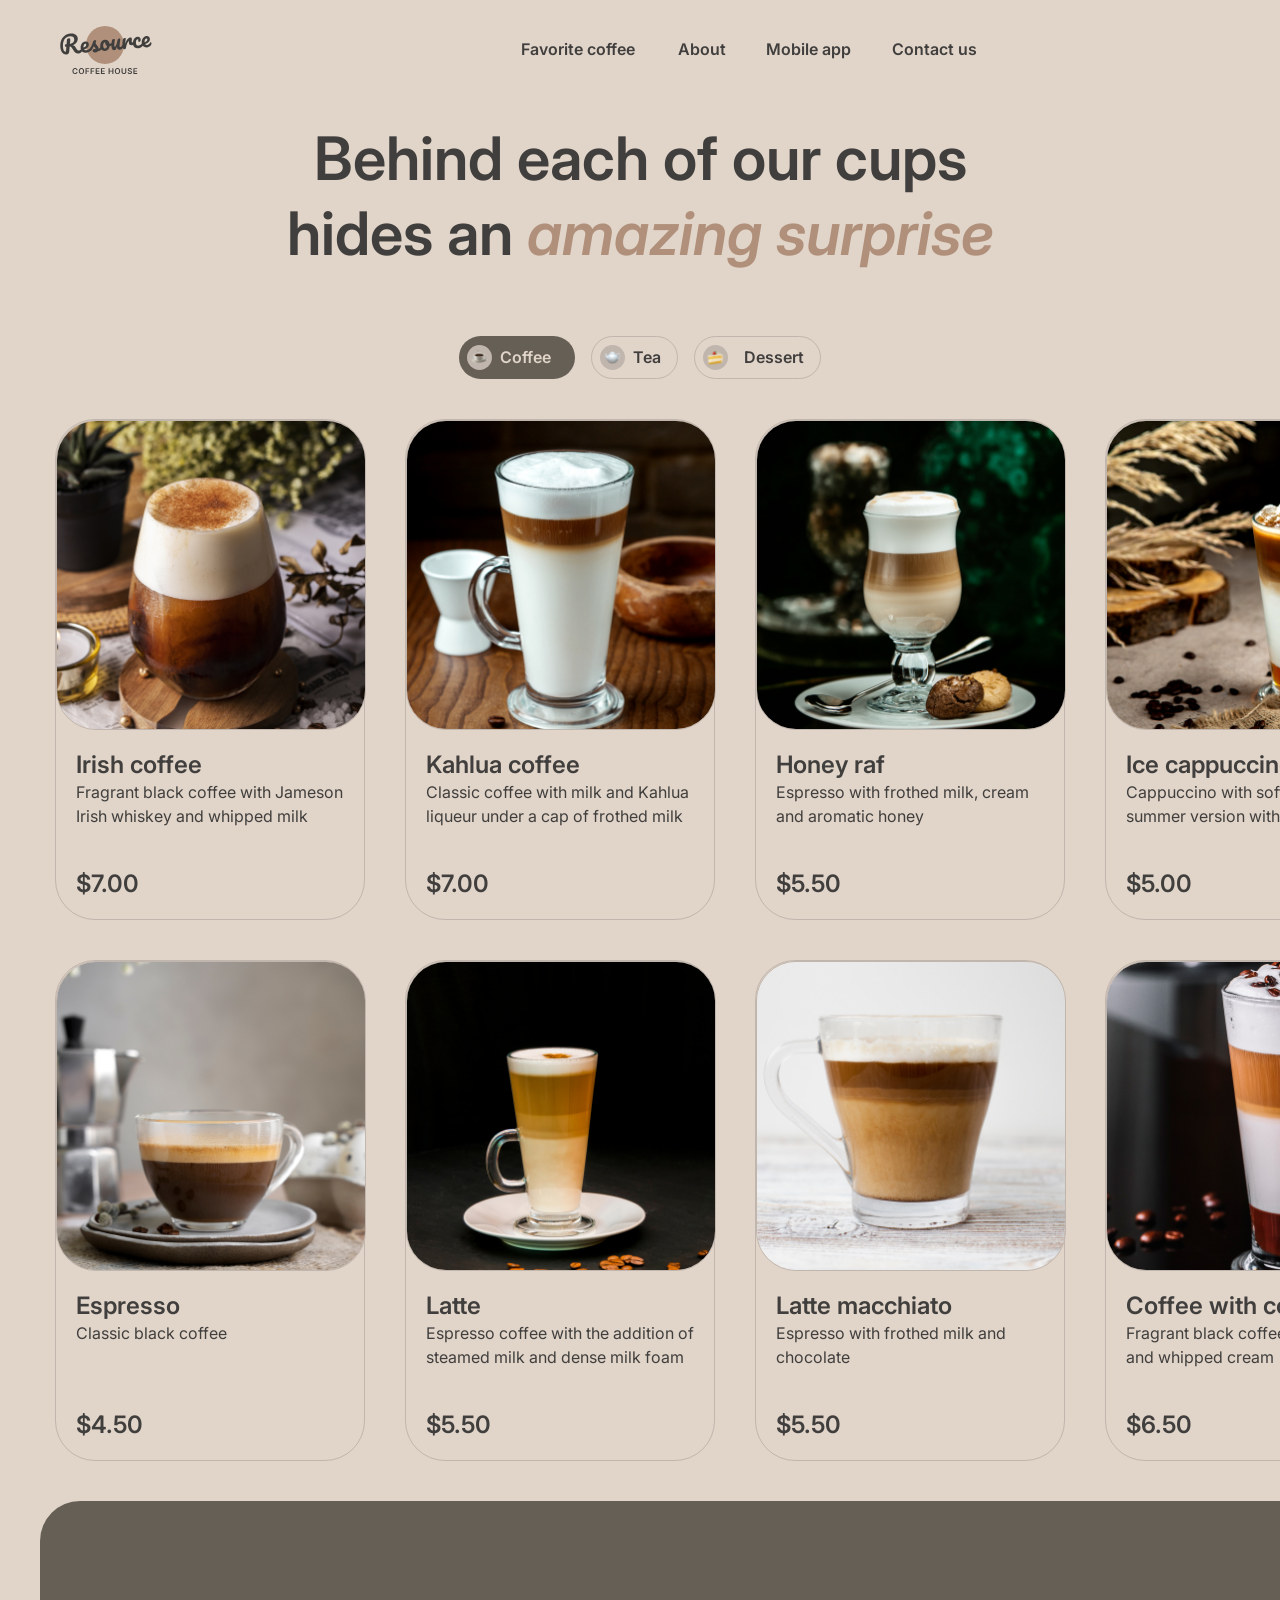
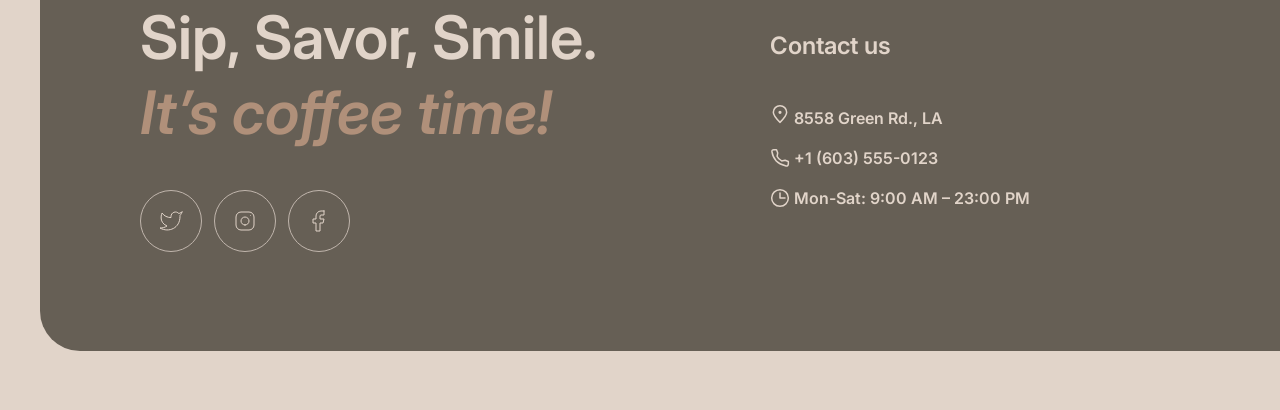
==== commit ecec8c9b: "feat: update css" ====
--- a/coffee-house/menu.html
+++ b/coffee-house/menu.html
@@ -92,7 +92,7 @@
                     </ul>
                 </nav>
                 <div class="menu_logo">
-                    <a class="menu_li" href="#">Menu</a>
+                    <a class="menu_li" href="#menu_coffee_menu" id="menu_coffee_menu">Menu</a>
                     <svg width="20" height="20" viewBox="0 0 20 20" fill="none" xmlns="http://www.w3.org/2000/svg">
                         <path
                             d="M14.167 9.76667V11.6667C14.167 14.8883 11.5553 17.5 8.33366 17.5C5.112 17.5 2.50033 14.8883 2.50033 11.6667V9.76667C2.50033 9.4353 2.76896 9.16667 3.10033 9.16667H13.567C13.8984 9.16667 14.167 9.4353 14.167 9.76667Z"
--- a/coffee-house/style/style.css
+++ b/coffee-house/style/style.css
@@ -1,5 +1,5 @@
 @import url(./normalize.css);
-@import url(./_global.css);
+@import url(./global.css);
 @import url("https://fonts.googleapis.com/css2?family=Inter:wght@400;600&display=swap");
 
 /* common */
@@ -122,7 +122,7 @@
 }
 
 .hero_container {
-  background-image: url(/coffee-house/img/img-hero.jpg);
+  background-image: url(../img/img-hero.jpg);
   background-size: cover;
   background-position: center;
   border-radius: 40px;
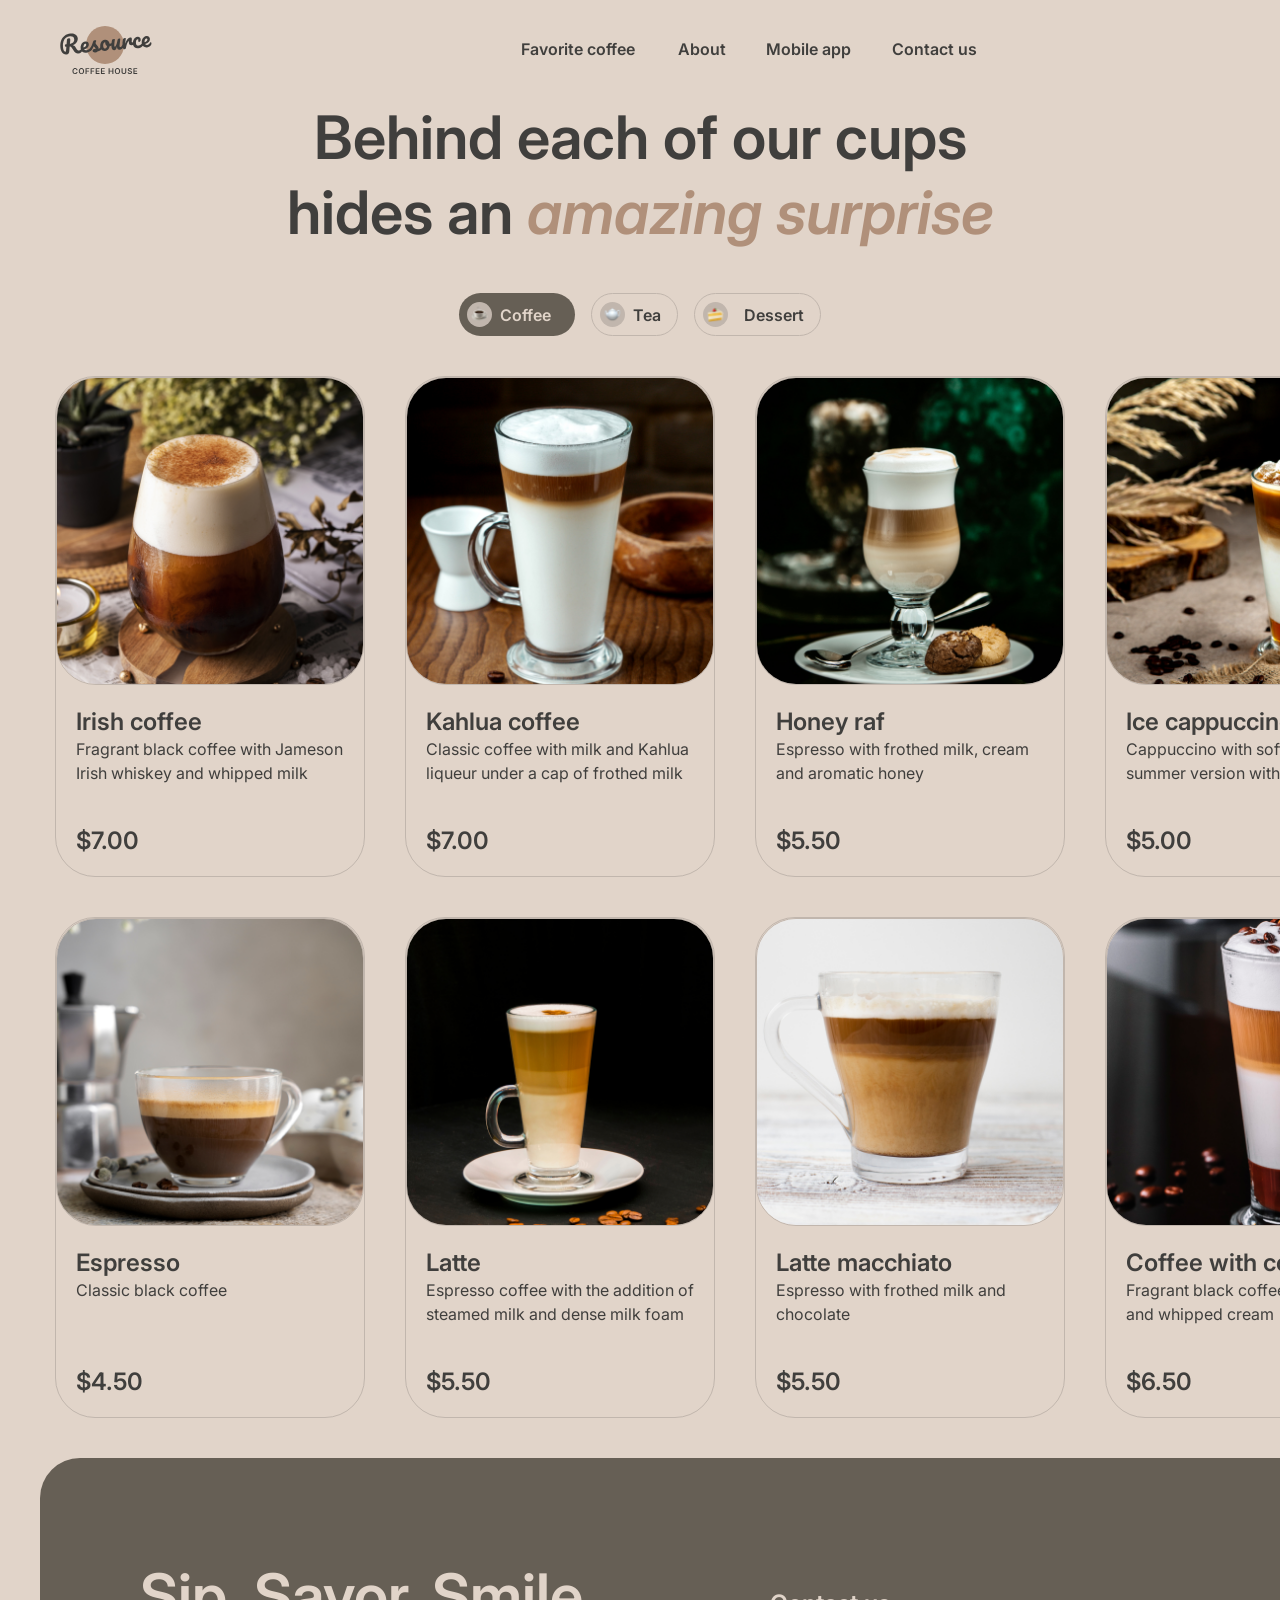
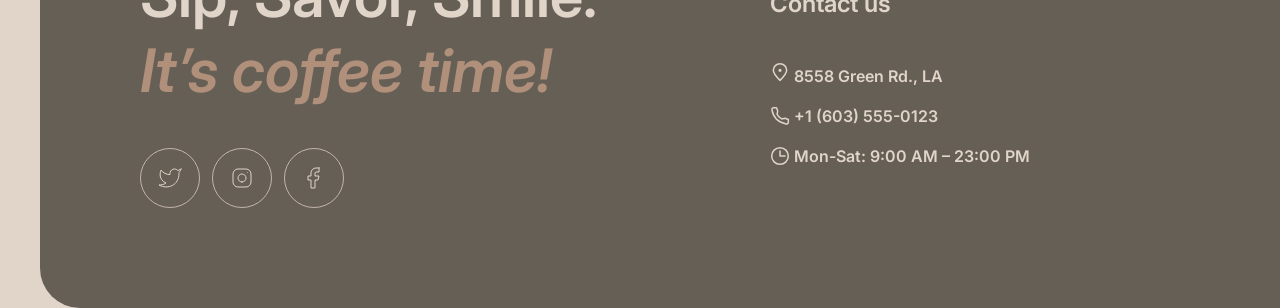
==== commit 3135659b: "fix: css style" ====
--- a/coffee-house/menu.html
+++ b/coffee-house/menu.html
@@ -20,6 +20,7 @@
         <div class="container">
             <div class="header_nav">
                 <div class="logo">
+                    <a href="./index.html" id="home_page">
                     <svg width="100" height="60" viewBox="0 0 100 60" fill="none" xmlns="http://www.w3.org/2000/svg">
                         <path
                             d="M69 25C69 35.4934 60.4934 44 50 44C39.5066 44 31 35.4934 31 25C31 14.5066 39.5066 6 50 6C60.4934 6 69 14.5066 69 25Z"
@@ -81,18 +82,18 @@
                         <path
                             d="M22.5536 50.1449H21.4911C21.4608 49.9707 21.4049 49.8163 21.3235 49.6818C21.2421 49.5455 21.1407 49.4299 21.0195 49.3352C20.8983 49.2406 20.7601 49.1695 20.6048 49.1222C20.4513 49.0729 20.2856 49.0483 20.1076 49.0483C19.7913 49.0483 19.511 49.1279 19.2667 49.287C19.0224 49.4442 18.8311 49.6752 18.6928 49.9801C18.5546 50.2832 18.4854 50.6534 18.4854 51.0909C18.4854 51.536 18.5546 51.911 18.6928 52.2159C18.833 52.519 19.0243 52.7481 19.2667 52.9034C19.511 53.0568 19.7904 53.1335 20.1048 53.1335C20.279 53.1335 20.4419 53.1108 20.5934 53.0654C20.7468 53.018 20.8841 52.9489 21.0053 52.858C21.1284 52.7671 21.2317 52.6553 21.315 52.5227C21.4002 52.3902 21.4589 52.2387 21.4911 52.0682L22.5536 52.0739C22.5138 52.3504 22.4277 52.6099 22.2951 52.8523C22.1644 53.0947 21.993 53.3087 21.7809 53.4943C21.5688 53.6781 21.3207 53.822 21.0366 53.9262C20.7525 54.0284 20.4371 54.0796 20.0906 54.0796C19.5792 54.0796 19.1228 53.9612 18.7212 53.7245C18.3197 53.4877 18.0034 53.1459 17.7724 52.6989C17.5413 52.2519 17.4258 51.7159 17.4258 51.0909C17.4258 50.464 17.5423 49.9281 17.7752 49.483C18.0082 49.036 18.3254 48.6942 18.7269 48.4574C19.1284 48.2207 19.583 48.1023 20.0906 48.1023C20.4144 48.1023 20.7156 48.1477 20.994 48.2387C21.2724 48.3296 21.5205 48.4631 21.7383 48.6392C21.9561 48.8135 22.1351 49.0275 22.2752 49.2813C22.4173 49.5332 22.5101 49.821 22.5536 50.1449Z"
                             fill="#403F3D" />
-                    </svg>
+                    </svg></a>
                 </div>
                 <nav class="header_menu">
                     <ul>
-                        <li class="coffee_li"><a href="#">Favorite coffee</a></li>
-                        <li class="about_li"><a href="#">About</a></li>
-                        <li class="app_li"><a href="#">Mobile app</a></li>
-                        <li class="contact_li"><a href="#contacts_for_you">Contact us</a></li>
+                        <li class="coffee_li"><a href="./index.html#favourcoffee">Favorite coffee</a></li>
+                        <li class="about_li"><a href="./index.html#about_cafe">About</a></li>
+                        <li class="app_li"><a href="./index.html#offer_apps">Mobile app</a></li>
+                        <li class="contact_li"><a href="#contacts_for_you_menu">Contact us</a></li>
                     </ul>
                 </nav>
                 <div class="menu_logo">
-                    <a class="menu_li" href="#menu_coffee_menu" id="menu_coffee_menu">Menu</a>
+                    <a class="menu_li" id="menu_coffee_menu">Menu</a>
                     <svg width="20" height="20" viewBox="0 0 20 20" fill="none" xmlns="http://www.w3.org/2000/svg">
                         <path
                             d="M14.167 9.76667V11.6667C14.167 14.8883 11.5553 17.5 8.33366 17.5C5.112 17.5 2.50033 14.8883 2.50033 11.6667V9.76667C2.50033 9.4353 2.76896 9.16667 3.10033 9.16667H13.567C13.8984 9.16667 14.167 9.4353 14.167 9.76667Z"
@@ -198,7 +199,7 @@
     </div>
 </div>
         <!-- footer  -->
-        <footer class="footer" id="contacts_for_you">
+        <footer class="footer" id="contacts_for_you_menu">
             <div class="contacts">
                 <span class="text_contacts"><a class="sip_savor">Sip, Savor, Smile.</a> <a class="coffee_time">It’s coffee
                         time!</a></span>
@@ -248,6 +249,6 @@
                 </ul>
             </div>
         </footer>
-        <span class="hidden">here's something hidden</span>
+        <!-- <span class="hidden">here's something hidden</span> -->
     </body>
     </html>
--- a/coffee-house/style/style.css
+++ b/coffee-house/style/style.css
@@ -1,5 +1,5 @@
 @import url(./normalize.css);
-@import url(./global.css);
+@import url(./_global.css);
 @import url("https://fonts.googleapis.com/css2?family=Inter:wght@400;600&display=swap");
 
 /* common */
@@ -185,6 +185,17 @@
   font-weight: 600;
   line-height: 75px;
   text-align: center;
+}
+
+.inner_text {
+  color: var(--text-accent, #B0907A);
+  font-feature-settings: 'clig' off, 'liga' off;
+  /* Desktop/Heading/heading-2.accent */
+  font-family: Inter;
+  font-size: 60px;
+  font-style: italic;
+  font-weight: 600;
+  line-height: 125%;
 }
 
 .favorite__description {
@@ -676,15 +687,61 @@
   border-radius: 40px;
 }
 
-.hidden {
+/* .hidden {
   opacity: 0;
-}
+} */
 
 .contacts {
   display: flex;
   justify-content: flex-start;
   flex-wrap: nowrap;
   flex-direction: column;
+}
+
+.buttons {
+  display: flex;
+}
+
+.button_app_store, .button_google_play {
+  display: flex;
+  width: 200px;
+  padding: 12px 20px;
+  align-items: center;
+  gap: 8px;
+  border-radius: 100px;
+  border: 1px solid var(--border-dark, #665F55); 
+}
+
+.appstore_text, .googleplay_text {
+  color: var(--text-dark, #403F3D);
+  text-align: center;
+  font-feature-settings: 'clig' off, 'liga' off;
+  /* Desktop/Body/caption */
+  font-family: Inter;
+  font-size: 10px;
+  font-style: normal;
+  font-weight: 600;
+  line-height: 140%; /* 14px */
+  display: flex;
+  flex-direction: column;
+  align-items: flex-start;
+  gap: 2px;
+}
+
+.appstore_img, .googleplay_img {
+  margin-right: 8px; 
+}
+
+.appstore_title, .googleplay_title {
+  color: var(--text-dark, #403F3D);
+  font-feature-settings: 'clig' off, 'liga' off;
+  /* Desktop/Action/link & button */
+  font-family: Inter;
+  font-size: 16px;
+  font-style: normal;
+  font-weight: 600;
+  line-height: 150%; /* 24px */
+  margin-top: 2px; 
 }
 
 .text_contacts {
@@ -903,6 +960,7 @@
   border: 1px solid var(--border-light, #C1B6AD);
   margin-left: 16px;
   margin-right: 16px;
+  cursor: pointer;
 }
 
 .tea_offer_text {
@@ -924,6 +982,7 @@
   gap: 8px;
   border-radius: 100px;
   border: 1px solid var(--border-light, #C1B6AD);
+  cursor: pointer;
 }
 
 .dessert_offer_text {
@@ -957,8 +1016,41 @@
 .offer_1_img, .offer_2_img, .offer_3_img, .offer_4_img,
 .offer_5_img, .offer_6_img, .offer_7_img, .offer_8_img {
   height: 330px;
+  transition: 1s ease;
   /* width: 340px;  */
   /* margin-bottom: 20px; */
+}
+
+.offer_1_img:hover {
+  transform: scale(0.9);
+}
+
+.offer_2_img:hover {
+  transform: scale(0.9);
+}
+
+.offer_3_img:hover {
+transform: scale(0.9);
+}
+
+.offer_4_img:hover {
+  transform: scale(0.9);
+}
+
+.offer_5_img:hover {
+  transform: scale(0.9);
+}
+
+.offer_6_img:hover {
+  transform: scale(0.9);
+}
+
+.offer_7_img:hover {
+  transform: scale(0.9);
+}
+
+.offer_8_img:hover {
+  transform: scale(0.9);
 }
 
 .offer_1, .offer_2, .offer_3, .offer_4, .offer_5, .offer_6, .offer_7, .offer_8 {
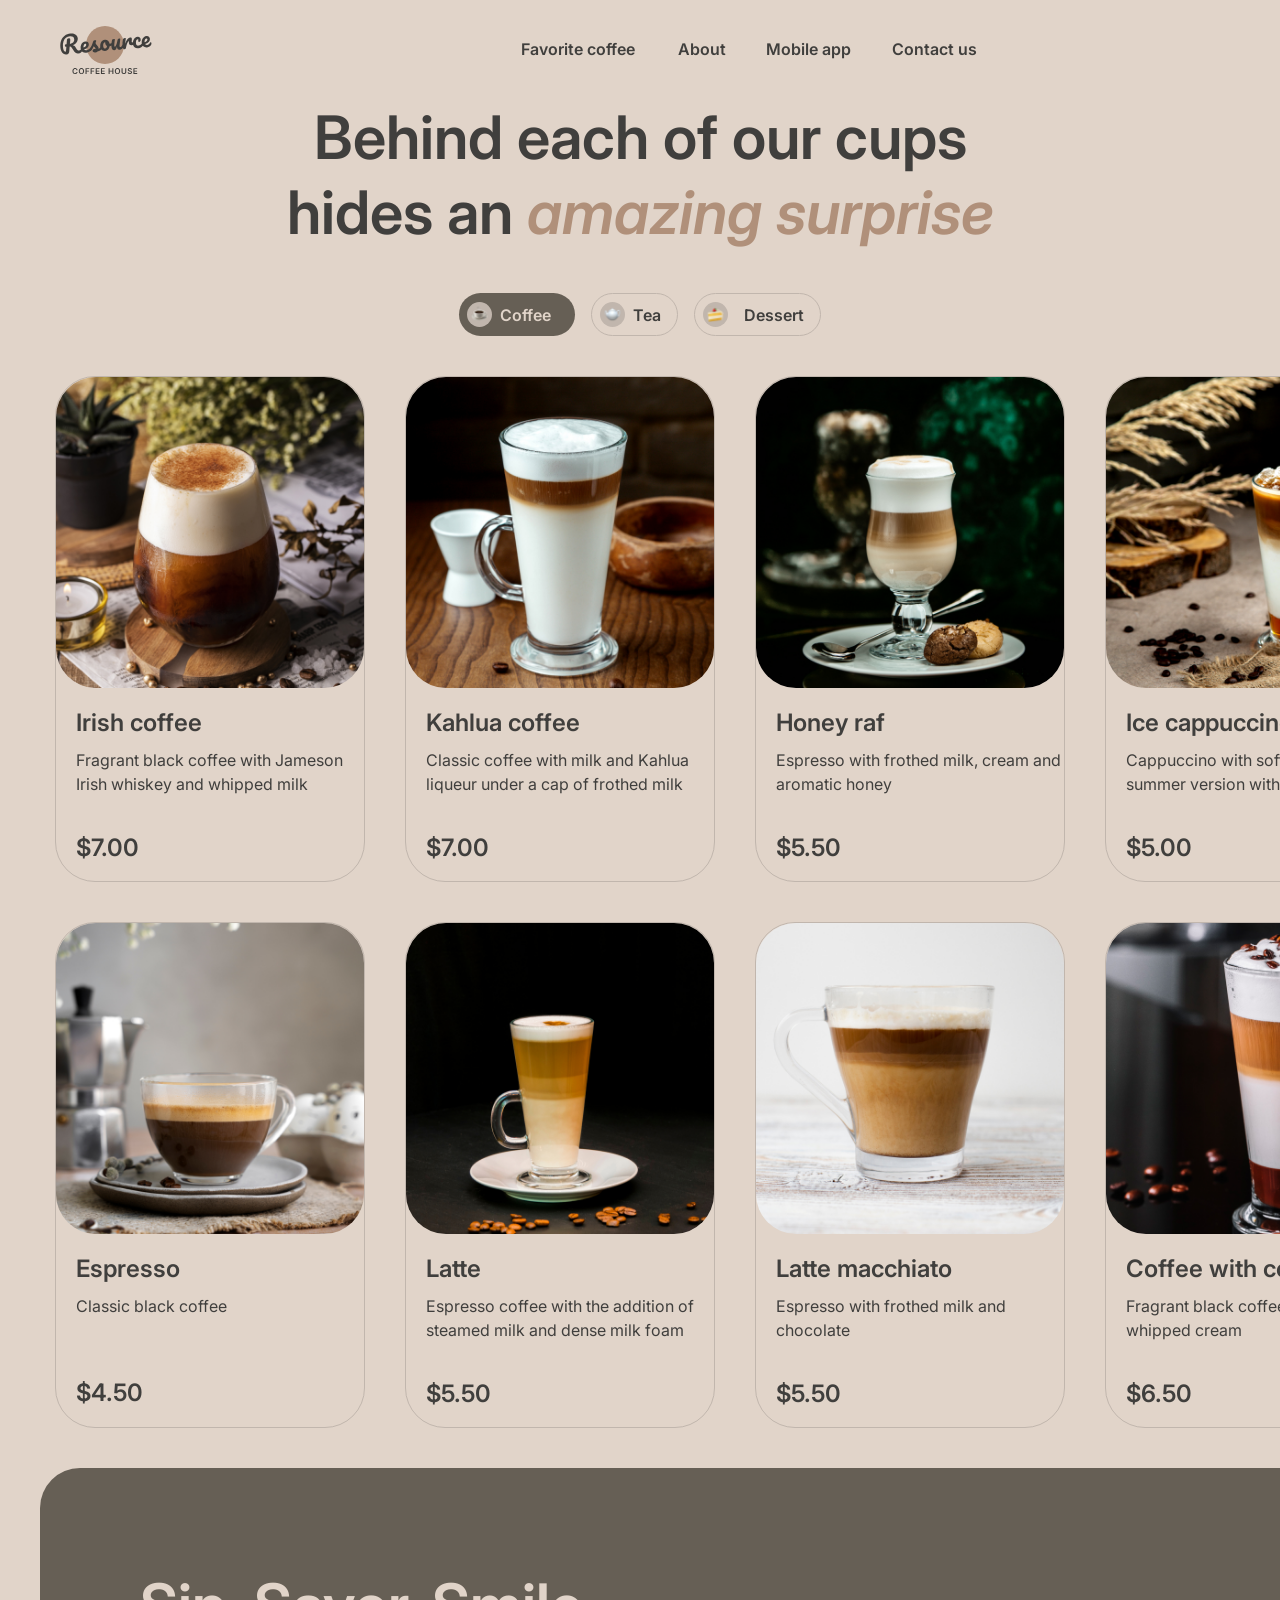
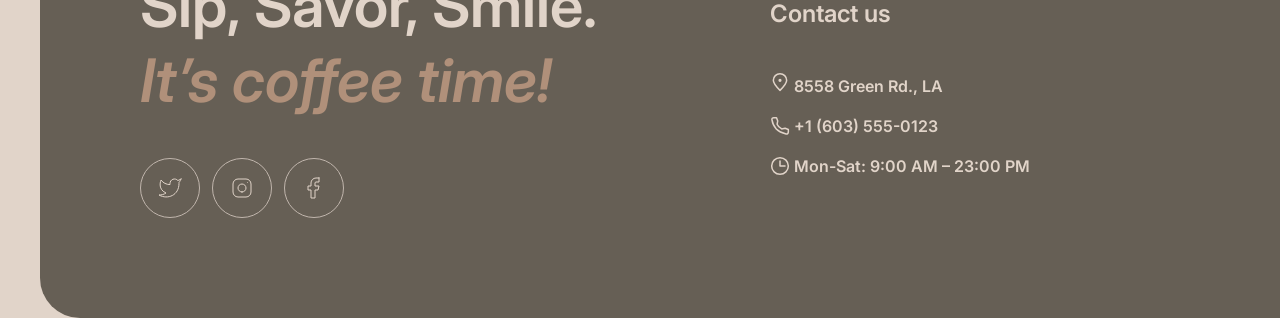
==== commit 24893bf0: "fix: css buttons hover effects" ====
--- a/coffee-house/menu.html
+++ b/coffee-house/menu.html
@@ -85,7 +85,7 @@
                     </svg></a>
                 </div>
                 <nav class="header_menu">
-                    <ul>
+                    <ul class="header_main">
                         <li class="coffee_li"><a href="./index.html#favourcoffee">Favorite coffee</a></li>
                         <li class="about_li"><a href="./index.html#about_cafe">About</a></li>
                         <li class="app_li"><a href="./index.html#offer_apps">Mobile app</a></li>
@@ -149,49 +149,65 @@
 <div class="container">
     <div class="menu_available">
         <div class="offer_1">
-            <div class="offer_1_img"><img class="offer_1_picture" src="./img/coffee-1.png" alt=""></div>
+            <div class="offer_1_img_box">
+               <img src="../coffee-house/img/coffee_1.jpg" alt="" class="offer__1_img"> 
+            </div>
             <span class="offer_1_title">Irish coffee</span>
             <span class="offer_1_description">Fragrant black coffee with Jameson Irish whiskey and whipped milk</span>
             <span class="offer_1_price"> $7.00</span>
         </div>
         <div class="offer_2">
-            <div class="offer_2_img"><img class="offer_2_picture" src="./img/coffee-2.png" alt=""></div>
+            <div class="offer_2_img_box">
+                <img src="../coffee-house/img/coffee_2.jpg" alt="" class="offer__2_img">
+            </div>
             <span class="offer_2_title">Kahlua coffee</span>
             <span class="offer_2_description">Classic coffee with milk and Kahlua liqueur under a cap of frothed milk</span>
             <span class="offer_2_price"> $7.00</span>
         </div>
         <div class="offer_3">
-            <div class="offer_3_img"><img class="offer_3_picture" src="./img/coffee-3.png" alt=""></div>
+            <div class="offer_3_img_box">
+                <img src="../coffee-house/img/coffee_3.jpg" alt="" class="offer__3_img">
+            </div>
             <span class="offer_3_title">Honey raf</span>
             <span class="offer_3_description">Espresso with frothed milk, cream and aromatic honey</span>
             <span class="offer_3_price">$5.50</span>
         </div>
         <div class="offer_4">
-            <div class="offer_4_img"><img class="offer_4_picture" src="./img/coffee-4.png" alt=""></div>
+            <div class="offer_4_img_box">
+                <img src="../coffee-house/img/coffee_4.jpg" alt="" class="offer__4_img">
+            </div>
             <span class="offer_4_title">Ice cappuccino</span>
             <span class="offer_4_description">Cappuccino with soft thick foam in summer version with ice</span>
             <span class="offer_4_price"> $5.00</span>
         </div>
         <div class="offer_5">
-            <div class="offer_5_img"><img class="offer_5_picture" src="./img/coffee-5.png" alt=""></div>
+            <div class="offer_5_img_box">
+                <img src="../coffee-house/img/coffee_5.jpg" alt="" class="offer__5_img">
+            </div>
             <span class="offer_5_title">Espresso</span>
             <span class="offer_5_description">Classic black coffee</span>
             <span class="offer_5_price">$4.50</span>
         </div>
         <div class="offer_6">
-            <div class="offer_6_img"><img class="offer_6_picture" src="./img/coffee-6.png" alt=""></div>
+            <div class="offer_6_img_box">
+                <img src="../coffee-house/img/coffee_6.jpg" alt="" class="offer__6_img">
+            </div>
             <span class="offer_6_title">Latte</span>
             <span class="offer_6_description">Espresso coffee with the addition of steamed milk and dense milk foam</span>
             <span class="offer_6_price">$5.50</span>
         </div>
         <div class="offer_7">
-            <div class="offer_7_img"><img class="offer_7_picture" src="./img/coffee-7.png" alt=""></div>
+            <div class="offer_7_img_box">
+                <img src="../coffee-house/img/coffee_7.jpg" alt="" class="offer__7_img">
+            </div>
             <span class="offer_7_title">Latte macchiato</span>
             <span class="offer_7_description">Espresso with frothed milk and chocolate</span>
             <span class="offer_7_price">$5.50</span>
         </div>
         <div class="offer_8">
-            <div class="offer_8_img"><img class="offer_8_picture" src="./img/coffee-8.png" alt=""></div>
+            <div class="offer_8_img_box">
+               <img src="../coffee-house/img/coffee_8.jpg" alt="" class="offer__8_img">
+            </div>
             <span class="offer_8_title">Coffee with cognac</span>
             <span class="offer_8_description"> Fragrant black coffee with cognac and whipped cream</span>
             <span class="offer_8_price">$6.50</span>
@@ -199,7 +215,7 @@
     </div>
 </div>
         <!-- footer  -->
-        <footer class="footer" id="contacts_for_you_menu">
+        <footer class="footer" id="contacts_for_you">
             <div class="contacts">
                 <span class="text_contacts"><a class="sip_savor">Sip, Savor, Smile.</a> <a class="coffee_time">It’s coffee
                         time!</a></span>
@@ -221,14 +237,14 @@
                                 d="M10.0003 9.16667C10.4606 9.16667 10.8337 8.79357 10.8337 8.33333C10.8337 7.8731 10.4606 7.5 10.0003 7.5C9.54009 7.5 9.16699 7.8731 9.16699 8.33333C9.16699 8.79357 9.54009 9.16667 10.0003 9.16667Z"
                                 fill="#E1D4C9" stroke="#E1D4C9" stroke-width="1.5" stroke-linecap="round"
                                 stroke-linejoin="round" />
-                        </svg> 8558 Green Rd., LA
+                        </svg> <a href="https://maps.app.goo.gl/XMSyYyRntsNHMBHb8">8558 Green Rd., LA</a>
                     </li>
                     <li class="phone">
                         <svg xmlns="http://www.w3.org/2000/svg" width="20" height="20" viewBox="0 0 20 20" fill="none">
                             <path
                                 d="M15.0984 12.2516L11.6665 12.9166C9.34845 11.7531 7.91654 10.4166 7.08321 8.33329L7.72483 4.89154L6.51197 1.66663L3.72946 1.66663C2.60191 1.66663 1.71466 2.59958 1.90108 3.71161C2.29888 6.08454 3.37231 10.0391 6.24987 12.9166C9.27338 15.9401 13.5661 17.3318 16.1378 17.9288C17.299 18.1983 18.3332 17.2908 18.3332 16.0988L18.3332 13.4843L15.0984 12.2516Z"
                                 stroke="#E1D4C9" stroke-width="1.5" stroke-linecap="round" stroke-linejoin="round" />
-                        </svg> +1 (603) 555-0123
+                        </svg> <a href="tel:+1(603)555-0123"> +1 (603) 555-0123 </a>
                     </li>
                     <li class="schedule">
                         <svg xmlns="http://www.w3.org/2000/svg" width="20" height="20" viewBox="0 0 20 20" fill="none">
@@ -249,6 +265,5 @@
                 </ul>
             </div>
         </footer>
-        <!-- <span class="hidden">here's something hidden</span> -->
     </body>
     </html>
--- a/coffee-house/style/style.css
+++ b/coffee-house/style/style.css
@@ -5,7 +5,7 @@
 /* common */
 
 html {
-  height: 100%; /*для футера*/
+  height: 100%;
   flex-direction: column;
   margin: 0;
   scroll-behavior: smooth;
@@ -21,11 +21,6 @@
   margin-right: 40px;
 }
 
-img {
-  max-width: 100%;
-  height: auto;
-}
-
 ul {
   margin: 0;
   padding: 0;
@@ -35,7 +30,7 @@
 /* blocks */
 
 .container {
-  max-width: 1390px; /* 1440?*/
+  max-width: 1390px;
   margin: 0 auto;
   padding: 0 15px;
 }
@@ -43,9 +38,8 @@
 /* header */
 
 .header {
-  /* padding-bottom: 20px; */
-  display: flex;
-  padding-top: 20px; /*для отступа навигации */
+  display: flex;
+  padding-top: 20px; 
 }
 
 .header_nav {
@@ -66,13 +60,14 @@
   margin-top: 20px;
 }
 
-.header_menu ul {
-  display: flex;
+.header_main {
+  display: flex; 
+  padding: 0px;
 }
 
 .coffee_li {
-  width: 157px;
-}
+  width: 157px; 
+} 
 
 .about_li {
   width: 48px;
@@ -88,15 +83,28 @@
   width: 85px;
 }
 
+/* .coffee_li:hover {
+  text-decoration: underline;
+  height: 2px;
+} */
+
+/* .coffee_li_text {
+  left: 0; 
+  width: 0;
+  height: 2px;
+  transition: width 0.3s ease-out;
+}
+
+.coffee_li_text:hover {
+  text-decoration: underline;
+  width: 100%; 
+} */
+
 .menu_logo {
   margin-bottom: 20px;
   display: flex;
   align-items: center;
   gap: 8px;
-}
-
-.header_menu a:hover {
-  color: #000000; /*временно*/
 }
 
 a,
@@ -190,7 +198,6 @@
 .inner_text {
   color: var(--text-accent, #B0907A);
   font-feature-settings: 'clig' off, 'liga' off;
-  /* Desktop/Heading/heading-2.accent */
   font-family: Inter;
   font-size: 60px;
   font-style: italic;
@@ -217,10 +224,6 @@
   cursor: pointer;
 }
 
-/* .controls__bullet:nth-child(2) {
-  margin: 0 12px;
-}  */
-
 .controls__bullet--active {
   background-color: #665f55;
 }
@@ -243,13 +246,24 @@
   transition: 0.5s;
   cursor: pointer;
   position: relative;
-}
-
-.slider__button--left {
+  transition: all 0.25s;
+}
+
+.slider_button--left {
+  color: #E1D4C9; 
   left: 4px;
 }
-.slider__button--right {
+.slider_button--right {
+  color: #E1D4C9; 
   right: 3px;
+}
+
+.slider_button--left:hover {
+  background-color: #665F55;
+}
+
+.slider_button--right:hover {
+  background-color: #665F55;
 }
 
 .slider__cards {
@@ -282,7 +296,6 @@
 }
 
 .header_content {
-  /* background-color: aliceblue; */
   width: 530px;
   height: 444px;
   align-items: center;
@@ -290,31 +303,19 @@
   margin-top: 40px;
 }
 
-/* .header_content_2 {
-    margin-left: 100px;
-    background-color: beige; 
-} */
-/* 
-.header_h1_block {
-    /* background-color: black; */
-/* margin-top: 40px;  
-} */
-
 .enjoy {
   color: var(--text-accent, #b0907a);
   font-feature-settings: "clig" off, "liga" off;
-  /* Desktop/Heading/heading-1.accent */
   font-family: Inter;
   font-size: 72px;
   font-style: italic;
   font-weight: 600;
-  line-height: 105%; /* 75.6px */
+  line-height: 105%; 
 }
 
 .header_home {
   color: var(--text-light, #e1d4c9);
   font-feature-settings: "clig" off, "liga" off;
-  /* Desktop/Heading/heading-1 */
   font-family: Inter;
   font-size: 72px;
   font-style: normal;
@@ -324,7 +325,6 @@
 
 .menu_button_1 {
   display: flex;
-  /* padding: 20px 78px; */
   justify-content: center;
   align-items: center;
   gap: 8px;
@@ -332,23 +332,17 @@
   background: var(--background-body, #e1d4c9);
   width: 200px;
   height: 64px;
-  /* margin-top: 40px; */
-}
-
-/* .header_text_block {
-    background-color: aquamarine; 
-} */
+}
 
 .menu_button {
   color: var(--text-dark, #403f3d);
   text-align: center;
   font-feature-settings: "clig" off, "liga" off;
-  /* Desktop/Action/link & button */
-  font-family: Inter;
-  font-size: 16px;
-  font-style: normal;
-  font-weight: 600;
-  line-height: 150%; /* 24px */
+  font-family: Inter;
+  font-size: 16px;
+  font-style: normal;
+  font-weight: 600;
+  line-height: 150%; 
 }
 
 .header_text {
@@ -358,13 +352,13 @@
   font-size: 16px;
   font-style: normal;
   font-weight: 400;
-  line-height: 150%; /* 24px */
+  line-height: 150%; 
 }
 
 /*choose block*/
 
 .choose_container {
-  width: 1360px; /* 1440?*/
+  width: 1360px; 
   padding-left: 40px;
   padding-right: 40px;
   position: relative;
@@ -387,12 +381,10 @@
   color: var(--text-dark, #403f3d);
   text-align: center;
   font-feature-settings: "clig" off, "liga" off;
-  /* Desktop/Heading/heading-2 */
-  font-family: Inter;
-  font-size: 60px;
-  font-style: normal;
-  /* font-weight: 600; */
-  line-height: 125%; /* 75px */
+  font-family: Inter;
+  font-size: 60px;
+  font-style: normal;
+  line-height: 125%; 
   height: 75px;
   margin-top: 100px;
 }
@@ -400,11 +392,9 @@
 .favorite {
   color: var(--text-accent, #b0907a);
   font-feature-settings: "clig" off, "liga" off;
-  /* Desktop/Heading/heading-2.accent */
   font-family: Inter;
   font-size: 60px;
   font-style: italic;
-  /* font-weight: 600; */
   line-height: 125%;
 }
 
@@ -424,29 +414,15 @@
   align-items: center;
   margin-left: auto;
 }
-
-/* .favorite_description {
-  width: 1360px; /* 1440?
-  padding-left: 40px;
-  padding-right: 40px;
-  /* position: relative;
-  display: grid;
-  grid-template-columns: repeat(1, 3fr);
-  column-gap: 100px;
-  align-items: center;
-  border-radius: 40px;
-  margin: 0 auto;
-} */
 
 .slider__descrip__title {
   color: var(--text-dark, #403f3d);
   text-align: center;
   font-feature-settings: "clig" off, "liga" off;
-  /* Desktop/Heading/heading-3 */
   font-size: 24px;
   font-style: normal;
   font-weight: 600;
-  line-height: 125%; /* 30px */
+  line-height: 125%; 
   margin-bottom: 16px;
 }
 
@@ -456,12 +432,9 @@
   align-self: stretch;
   text-align: center;
   font-feature-settings: "clig" off, "liga" off;
-  /* Desktop/Body/medium */
   font-size: 16px;
   font-weight: lighter;
-  /* font-style: normal;
-    font-weight: normal; */
-  line-height: 150%; /* 24px */
+  line-height: 150%; 
   margin-bottom: 16px;
   margin-left: auto;
   margin-right: auto;
@@ -472,13 +445,11 @@
   color: var(--text-dark, #403f3d);
   text-align: center;
   font-feature-settings: "clig" off, "liga" off;
-  /* Desktop/Heading/heading-3 */
   font-family: Inter;
   font-size: 24px;
   font-style: normal;
   font-weight: 600;
-  line-height: 125%; /* 30px */
-  /* margin-bottom: 40px; */
+  line-height: 125%; 
 }
 
 .favorite__controls {
@@ -487,124 +458,107 @@
   justify-content: center;
   align-items: center;
   gap: 12px;
-  /* padding-bottom: 15px; */
-}
-
-/* 
+}
+
+.about_text {
+  color: var(--text-dark, #403f3d);
+  font-feature-settings: "clig" off, "liga" off;
+  font-family: Inter;
+  font-size: 60px;
+  font-style: normal;
+  font-weight: 600;
+  line-height: 125%;
+  margin-bottom: 40px; 
+} 
+
+.theperfect_place {
+  color: var(--text-accent, #b0907a);
+  font-feature-settings: "clig" off, "liga" off;
+  font-family: Inter;
+  font-size: 60px;
+  font-style: italic;
+  font-weight: 600;
+  line-height: 125%;
+}
+
 .about_text_container {
-  background-color: red;
+  position: relative;
+  display: flex; 
+  justify-content: center;
+  align-items: center;
 }
 
 .about_container {
   width: 1360px; 
-  padding-left: 40px;
-  padding-right: 40px;
-  margin-left: auto;
-  margin-right: auto;
-  position: relative;
-  justify-content: center;
-  align-items: center;
-} */
-
-.about_text {
-  color: var(--text-dark, #403f3d);
-  font-feature-settings: "clig" off, "liga" off;
-  /* Desktop/Heading/heading-2 */
-  font-family: Inter;
-  font-size: 60px;
-  font-style: normal;
-  font-weight: 600;
-  line-height: 125%; /* 75px */
-  margin-bottom: 40px; 
-}
-
-.theperfect_place {
-  color: var(--text-accent, #b0907a);
-  font-feature-settings: "clig" off, "liga" off;
-  font-family: Inter;
-  font-size: 60px;
-  font-style: italic;
-  font-weight: 600;
-  line-height: 125%;
-}
-
-.about_text_container {
-  width: 1440px; /* 1440?*/
-  position: relative;
-  display: flex; 
-  justify-content: center;
-  align-items: center;
-}
-
-.about_container {
-  display: grid;
-  justify-content: center;
-  align-items: start;
-  grid-template-columns: 750px 1fr;
   height: 1060px;
-  margin-bottom: 100px;
+  display: flex;
+  align-items: flex-start;
+  gap: 40px;
+  align-self: stretch;
+  margin-bottom: 100px; 
 }
 
 .img_about1 {
   width: 660px;
   height: 590px;
   margin-bottom: 40px;
-  margin-left: 40px;
+  background-image: url(../img/about-1.png);
+  background-position: center;
 }
 
 .img_about2 {
   width: 660px;
-  height: 590px;
-  margin-left: 40px;
+  height: 430px;
+  margin-bottom: 40px;
+  background-image: url(../img/about-2.png);
+  /* background-repeat: no-repeat; */
+  background-position: center;
 }
 
 .img_about3 {
-  width: 100%;
+  width: 660px;
   height: 430px;
-  margin: 0;
-  overflow: hidden; 
-  min-width: 600px;
   margin-bottom: 40px;
-  background-size: cover;
+  background-image: url(../img/about-3.png);
   background-position: center;
-  background-position-x: 25%;
-  background-position-y: 25%;  
 }
 
 .img_about4 {
   width: 660px;
   height: 590px;
-  margin-right: 40px;
-}
-
-.img_about_1,
-.img_about_2,
-.img_about_3,
-.img_about_4 {
+  margin-bottom: 40px;
+  background-image: url(../img/about-4.png);
+  background-position: center;
+}
+
+.img_about1,
+.img_about2,
+.img_about3,
+.img_about4 {
   border-radius: 20px;
   transition: 1s ease;
 }
 
-.img_about_1:hover {
+.img_about1:hover {
   transform: scale(0.9);
 }
 
-.img_about_2:hover {
+.img_about2:hover {
   transform: scale(0.9);
 }
 
-.img_about_3:hover {
+.img_about3:hover {
   transform: scale(0.9);
 }
 
-.img_about_4:hover {
+.img_about4:hover {
   transform: scale(0.9);
 }
 
 /* download block */
 
 .offer {
-  width: 1360px; /* 1440?*/
+  width: 1360px;
   margin-left: auto;
   margin-right: auto;
   position: relative;
@@ -616,7 +570,6 @@
 
 .offer_download {
   width: 630px;
-  /* height: 630px;  */
   margin-right: 100px;
   padding-bottom: 40px;
 }
@@ -624,13 +577,17 @@
 .text_download {
   color: var(--text-dark, #403f3d);
   font-feature-settings: "clig" off, "liga" off;
-  /* Desktop/Body/medium */
   font-family: Inter;
   font-size: 16px;
   font-style: normal;
   font-weight: 400;
-  line-height: 150%; /* 24px */
+  line-height: 150%;
   margin-bottom: 40px;
+  margin-top: 47px; 
+}
+
+.download {
+  margin-top: 37px; 
 }
 
 .buttons {
@@ -645,12 +602,11 @@
 .d_download {
   color: var(--text-accent, #b0907a);
   font-feature-settings: "clig" off, "liga" off;
-  /* Desktop/Heading/heading-2.accent */
   font-family: Inter;
   font-size: 60px;
   font-style: italic;
   font-weight: 600;
-  line-height: 125%; /* 75px */
+  line-height: 125%; 
 }
 
 .download_h2 {
@@ -687,10 +643,6 @@
   border-radius: 40px;
 }
 
-/* .hidden {
-  opacity: 0;
-} */
-
 .contacts {
   display: flex;
   justify-content: flex-start;
@@ -702,26 +654,30 @@
   display: flex;
 }
 
+.button_app_store:hover, .button_google_play:hover {
+  background-color: #665F55;
+  cursor: pointer;
+}
+
 .button_app_store, .button_google_play {
   display: flex;
   width: 200px;
   padding: 12px 20px;
   align-items: center;
-  gap: 8px;
   border-radius: 100px;
   border: 1px solid var(--border-dark, #665F55); 
+  transition: all 0.25s;
 }
 
 .appstore_text, .googleplay_text {
   color: var(--text-dark, #403F3D);
   text-align: center;
   font-feature-settings: 'clig' off, 'liga' off;
-  /* Desktop/Body/caption */
   font-family: Inter;
   font-size: 10px;
   font-style: normal;
   font-weight: 600;
-  line-height: 140%; /* 14px */
+  line-height: 140%; 
   display: flex;
   flex-direction: column;
   align-items: flex-start;
@@ -735,12 +691,11 @@
 .appstore_title, .googleplay_title {
   color: var(--text-dark, #403F3D);
   font-feature-settings: 'clig' off, 'liga' off;
-  /* Desktop/Action/link & button */
-  font-family: Inter;
-  font-size: 16px;
-  font-style: normal;
-  font-weight: 600;
-  line-height: 150%; /* 24px */
+  font-family: Inter;
+  font-size: 16px;
+  font-style: normal;
+  font-weight: 600;
+  line-height: 150%; 
   margin-top: 2px; 
 }
 
@@ -752,18 +707,16 @@
 .sip_savor {
   color: var(--text-light, #e1d4c9);
   font-feature-settings: "clig" off, "liga" off;
-  /* Desktop/Heading/heading-2 */
-  font-family: Inter;
-  font-size: 60px;
-  font-style: normal;
-  font-weight: 600;
-  line-height: 125%; /* 75px */
+  font-family: Inter;
+  font-size: 60px;
+  font-style: normal;
+  font-weight: 600;
+  line-height: 125%; 
 }
 
 .coffee_time {
   color: var(--text-accent, #b0907a);
   font-feature-settings: "clig" off, "liga" off;
-  /* Desktop/Heading/heading-2.accent */
   font-family: Inter;
   font-size: 60px;
   font-style: italic;
@@ -786,6 +739,7 @@
   border: 1px solid var(--border-light, #c1b6ad);
   display: flex;
   margin-right: 12px;
+  transition: all 0.25s;
 }
 
 .insta_link {
@@ -798,6 +752,7 @@
   border: 1px solid var(--border-light, #c1b6ad);
   display: flex;
   margin-right: 12px;
+  transition: all 0.25s;
 }
 
 .facebook_link {
@@ -809,18 +764,20 @@
   border-radius: 100px;
   border: 1px solid var(--border-light, #c1b6ad);
   display: flex;
+  transition: all 0.25s;
+}
+
+.twitter_link:hover, .insta_link:hover, .facebook_link:hover {
+  background-color: #E1D4C9; 
+  cursor: pointer;
 }
 
 .contacts2 {
-  /* height: 250px; */
-  display: flex;
-  /* align-content: flex-end; */
+  display: flex;
   flex-direction: column;
-  /* align-content: center; */
   align-items: flex-start;
   justify-content: center;
   flex-wrap: nowrap;
-  /* padding-bottom: 32px; */
   margin-left: 100px;
   padding-bottom: 10px; 
 }
@@ -836,18 +793,17 @@
   font-size: 24px;
   font-style: normal;
   font-weight: 600;
-  line-height: 125%; /* 30px */
+  line-height: 125%; 
 }
 
 .contact_links {
   color: var(--text-light, #e1d4c9);
   font-feature-settings: "clig" off, "liga" off;
-  /* Desktop/Action/link & button */
-  font-family: Inter;
-  font-size: 16px;
-  font-style: normal;
-  font-weight: 600;
-  line-height: 150%; /* 24px */
+  font-family: Inter;
+  font-size: 16px;
+  font-style: normal;
+  font-weight: 600;
+  line-height: 150%; 
   padding-top: 3px; 
 }
 
@@ -882,35 +838,25 @@
 }
 
 .offer_menu_text {
-  /* width: 1360px;  */
-  display: flex;
-  /* margin-left: 40px;
-  margin-right: 40px;  */
+  display: flex;
   justify-content: center;
   text-align: center; 
-  /* margin-left: 21px;  */
-}
-
-/* .offer_menu_h1 {
-  background-color: #665f55;
-} */
+}
 
 .offer_behind {
   color: var(--text-dark, #403F3D);
   text-align: center;
   font-feature-settings: 'clig' off, 'liga' off;
-  /* Desktop/Heading/heading-2 */
-  font-family: Inter;
-  font-size: 60px;
-  font-style: normal;
-  font-weight: 600;
-  line-height: 125%; /* 75px */
+  font-family: Inter;
+  font-size: 60px;
+  font-style: normal;
+  font-weight: 600;
+  line-height: 125%; 
 }
 
 .offer_amazing {
   color: var(--text-accent, #B0907A);
   font-feature-settings: 'clig' off, 'liga' off;
-  /* Desktop/Heading/heading-2.accent */
   font-family: Inter;
   font-size: 60px;
   font-style: italic;
@@ -946,7 +892,7 @@
   font-size: 16px;
   font-style: normal;
   font-weight: 600;
-  line-height: 150%; /* 24px */
+  line-height: 150%; 
   padding-right: 8px;
 }
 
@@ -970,8 +916,7 @@
   font-size: 16px;
   font-style: normal;
   font-weight: 600;
-  line-height: 150%; /* 24px */
-  /* margin-left: 8px; */
+  line-height: 150%; 
 }
 
 .dessert_offer {
@@ -992,7 +937,7 @@
   font-size: 16px;
   font-style: normal;
   font-weight: 600;
-  line-height: 150%; /* 24px */
+  line-height: 150%; 
   margin-left: 8px;
 }
 
@@ -1003,75 +948,68 @@
   align-items: center;
   border-radius: 100px;
   background: var(--border-light, #C1B6AD);
+}
+
+.tea_offer:hover, .dessert_offer:hover {
+  background-color: #665F55;
 }
 
 .menu_available {
   display: grid; 
   grid-template-columns: 310px 310px 310px 310px;  
-  /* margin: 40px;  */
   justify-content: space-between;
-  width: 1360px; 
-}
-
-.offer_1_img, .offer_2_img, .offer_3_img, .offer_4_img,
-.offer_5_img, .offer_6_img, .offer_7_img, .offer_8_img {
-  height: 330px;
-  transition: 1s ease;
-  /* width: 340px;  */
-  /* margin-bottom: 20px; */
-}
-
-.offer_1_img:hover {
-  transform: scale(0.9);
-}
-
-.offer_2_img:hover {
-  transform: scale(0.9);
-}
-
-.offer_3_img:hover {
-transform: scale(0.9);
-}
-
-.offer_4_img:hover {
-  transform: scale(0.9);
-}
-
-.offer_5_img:hover {
-  transform: scale(0.9);
-}
-
-.offer_6_img:hover {
-  transform: scale(0.9);
-}
-
-.offer_7_img:hover {
-  transform: scale(0.9);
-}
-
-.offer_8_img:hover {
-  transform: scale(0.9);
+  width: 1360px;  
+}
+
+.offer__1_img, .offer__2_img, .offer__3_img, .offer__4_img, 
+.offer__5_img, .offer__6_img, .offer__7_img, .offer__8_img {
+  width: 100%;  
+  height: 100%;
+  object-fit: cover;
+  transition: all 0.8s; 
+  border-radius: 40px;
+} 
+
+.offer__1_img:hover {
+  transform: scale(0.9); 
+}  
+
+.offer__2_img:hover {
+  transform: scale(0.9); 
+}
+
+.offer__3_img:hover {
+  transform: scale(0.9); 
+}
+
+.offer__4_img:hover {
+  transform: scale(0.9); 
+}
+
+.offer__5_img:hover {
+  transform: scale(0.9); 
+}
+
+.offer__6_img:hover {
+  transform: scale(0.9); 
+}
+
+.offer__7_img:hover {
+  transform: scale(0.9); 
+}
+
+.offer__8_img:hover {
+  transform: scale(0.9); 
 }
 
 .offer_1, .offer_2, .offer_3, .offer_4, .offer_5, .offer_6, .offer_7, .offer_8 {
-  /* background-color: beige; */
+  height: 506px; 
   border-radius: 40px;
   border: 1px solid var(--border-light, #C1B6AD);
+  display: flex; 
+  flex-direction: column;
+  margin-bottom: 40px; 
 }  
-
-.offer_1, .offer_2, .offer_3, .offer_4 {
-  margin-bottom: 40px; 
-}
-
-.offer_5, .offer_6, .offer_7, .offer_8 {
-  margin-bottom: 40px; 
-}
-
-.offer_1_picture, .offer_2_picture, .offer_3_picture, .offer_4_picture, 
-.offer_5_picture, .offer_6_picture, .offer_7_picture, .offer_8_picture {
-  border-radius: 40px;
-  border: 1px solid var(--border-light, #C1B6AD);
-}
 
 .offer_1_title,
 .offer_2_title,
@@ -1087,35 +1025,26 @@
   font-size: 24px;
   font-style: normal;
   font-weight: 600;
-  line-height: 125%; /* 30px */
-  /* margin-bottom: 12px;  */
-  margin-left: 20px; 
-  margin-top: 20px; 
-  padding-bottom: 20px; 
-  width: 270px;
-  height: 30px; 
+  line-height: 125%; 
+  margin-top: 20px;
+  margin-left: 20px;
 }
 
 .offer_1_description, .offer_2_description, .offer_3_description, .offer_4_description,
 .offer_5_description, .offer_6_description, .offer_7_description, .offer_8_description {
-  display: flex; 
   color: var(--text-dark, #403F3D);
   font-feature-settings: 'clig' off, 'liga' off;
   font-family: Inter;
   font-size: 16px;
   font-style: normal;
   font-weight: 400;
-  line-height: 150%; /* 24px */
-  /* margin: 20px;  */
-  margin-right: 20px;
-  margin-left: 20px; 
-  width: 270px;
-  height: 69px; 
+  line-height: 150%; 
+  margin-left: 20px;
+  margin-top: 10px;
 }
 
 .offer_1_price, .offer_2_price, .offer_3_price, .offer_4_price, 
-.offer_5_price, .offer_6_price, .offer_7_price, .offer_8_price {
-  display: flex; 
+.offer_6_price, .offer_7_price, .offer_8_price {
   margin: 20px; 
   color: var(--text-dark, #403F3D);
   font-feature-settings: 'clig' off, 'liga' off;
@@ -1123,5 +1052,18 @@
   font-size: 24px;
   font-style: normal;
   font-weight: 600;
-  line-height: 125%; /* 30px */
+  line-height: 125%; 
+  margin-top: 37px;
+}
+
+.offer_5_price {
+  color: var(--text-dark, #403F3D);
+  font-feature-settings: 'clig' off, 'liga' off;
+  font-family: Inter;
+  font-size: 24px;
+  font-style: normal;
+  font-weight: 600;
+  line-height: 125%; 
+  margin-top: 60px;
+  margin-left: 20px;
 }
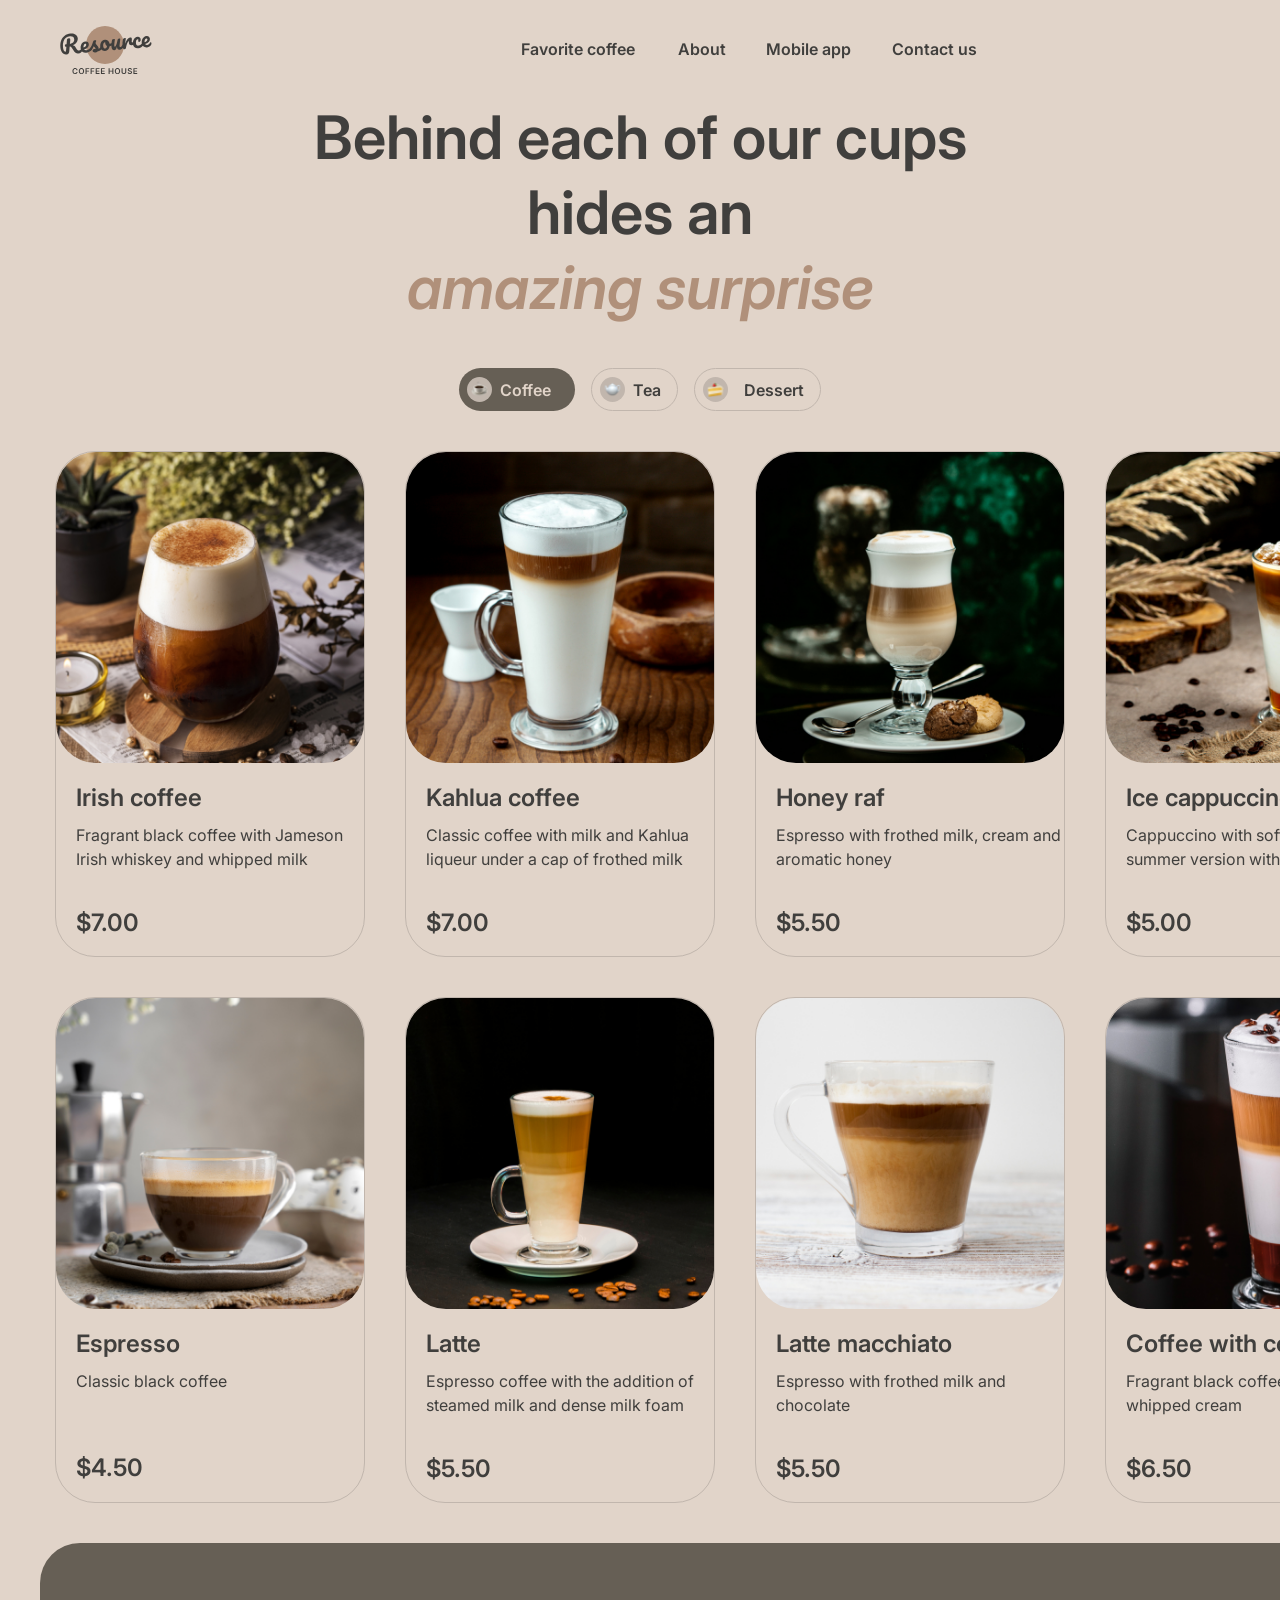
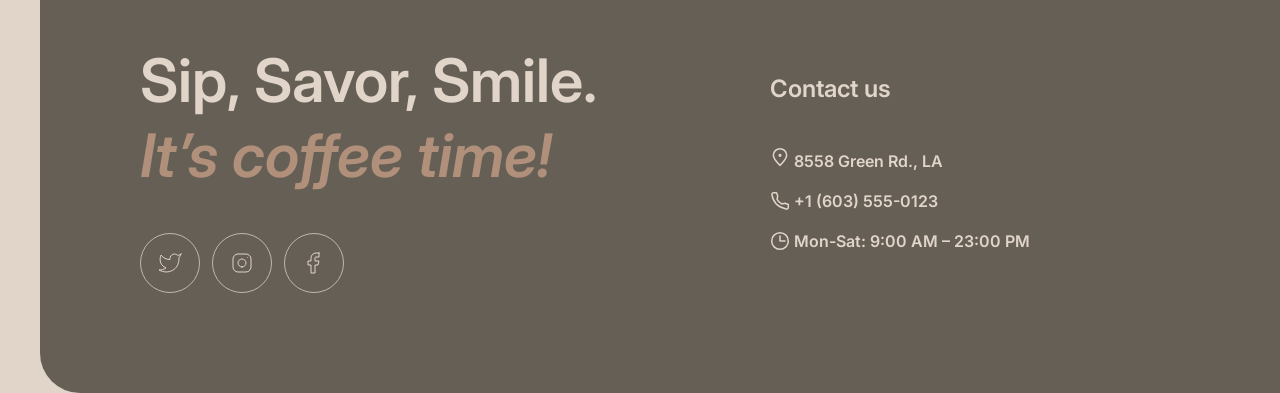
==== commit 9a9b933a: "feat: update css media" ====
--- a/coffee-house/menu.html
+++ b/coffee-house/menu.html
@@ -117,12 +117,12 @@
     <div class="offer_menu">
         <div class="offer_menu_text">
             <h1 class="offer_menu_h1">
-                <span class="offer_behind">
+                <p class="offer_behind">
                     Behind each of our cups hides an
-                </span>
-                <span class="offer_amazing">
+                </p>
+                <p class="offer_amazing">
                     amazing surprise
-                </span>
+                </p>
             </h1>
         </div>
     </div>
@@ -214,11 +214,11 @@
         </div>
     </div>
 </div>
-        <!-- footer  -->
+<!-- footer  -->
         <footer class="footer" id="contacts_for_you">
             <div class="contacts">
-                <span class="text_contacts"><a class="sip_savor">Sip, Savor, Smile.</a> <a class="coffee_time">It’s coffee
-                        time!</a></span>
+                <span class="text_contacts"><p class="sip_savor">Sip, Savor, Smile.</p>
+                    <p class="coffee_time">It’s coffee time!</p></span>
                 <div class="social_links">
                     <div class="twitter_link"><img src="./img/twitter.svg" alt="" class="twitter"></div>
                     <div class="insta_link"><img src="./img/instagram.svg" alt="" class="instagram"></div>
--- a/coffee-house/style/style.css
+++ b/coffee-house/style/style.css
@@ -83,22 +83,12 @@
   width: 85px;
 }
 
-/* .coffee_li:hover {
-  text-decoration: underline;
-  height: 2px;
-} */
-
-/* .coffee_li_text {
-  left: 0; 
-  width: 0;
-  height: 2px;
-  transition: width 0.3s ease-out;
-}
-
-.coffee_li_text:hover {
-  text-decoration: underline;
-  width: 100%; 
-} */
+.menu_logo {
+  margin-bottom: 20px;
+  display: flex;
+  align-items: center;
+  gap: 8px;
+}
 
 .menu_logo {
   margin-bottom: 20px;
@@ -1066,4 +1056,438 @@
   line-height: 125%; 
   margin-top: 60px;
   margin-left: 20px;
-}+}
+
+
+/* media for tablet, 768px */
+
+@media (max-width:768px) {
+
+  .html {
+    width: 48rem;
+    margin: 0rem;
+    padding: 0rem;
+  }
+
+  .body {
+    width: 43rem;
+    margin-right: 0rem;
+    margin-left: 0rem;
+  }
+
+  .header {
+    width: 43rem;
+  }
+
+  .header_nav {
+    width: 43rem;
+    height: 3.75rem;
+    margin-bottom: 1.25rem;
+  }
+
+  .logo {
+    margin-bottom: 1.25rem;
+  }
+
+  .header_menu {
+    display: none;
+  }
+
+  .menu_logo {
+    display: none; 
+  }
+
+  .section_hero_coffee {
+    width: 43rem;
+    margin: 0rem;
+    padding: 0rem;
+  }
+
+  .container {
+    margin: 0rem;
+    padding: 0rem;
+  }
+
+  .hero_container {
+    width: 43rem;
+    margin: 0rem;
+    padding: 0rem;
+  }
+
+  .hero_offer {
+    width: 43rem;
+    margin: 0rem;
+    padding: 0rem;
+    padding-top: 6.25rem;
+    padding-bottom: 6.25rem;
+  }
+
+  .offer {
+    width: 43rem;
+  }
+
+  .offer_download {
+    width: 43rem;
+    margin: 0rem;
+  }
+
+  .offer_text {
+    margin-left: 3.75rem;
+  }
+
+  .offer_btn {
+    width: 12.5rem;
+    margin-left: 3.75rem;
+  }
+
+  .section_favorite_coffee {
+    width: 43rem;
+    margin: 0rem;
+  }
+
+  .favorite__slider {
+    width: 43rem;
+    margin: 0rem;
+  }
+
+  .favorite__container__slider {
+    width: 43rem;
+    margin: 0rem;
+    padding: 0rem;
+  }
+
+  .slider__picture {
+    width: 30rem
+  }
+
+  .favorite__controls {
+    width: 43rem; 
+  }
+
+  .slider_button {
+    padding: 0rem;
+    margin: 0rem;
+  }
+
+  .main {
+    width: 43rem; 
+    margin-top: 0rem;
+    padding: 0rem;
+  }
+
+  .container {
+    width: 43rem;
+  }
+
+  .about_container {
+    width: 43rem;
+  }
+
+  .column_2 {
+    display: none; 
+  }
+
+  .offer {
+    width: 43rem;
+    display: flex;
+    flex-direction: column;
+    align-items: flex-start;
+  }
+
+  .footer {
+    width: 43rem;
+    height: 46rem;
+    display: flex;
+    flex-direction: column;
+    align-items: flex-start;
+    margin-right: 0rem;
+  }
+
+  .contacts {
+    width: 43rem;
+    display: flex;
+    flex-direction: column;
+    align-items: flex-start;
+  }
+
+  .text_contacts {
+    width: 36.5rem;
+    margin-top: 6.25rem;
+    margin-right: 0rem;
+    margin-left: 3.75rem;
+  }
+
+  .social_links {
+    margin-bottom: 6.25rem;
+    margin-left: 3.70rem;
+  }
+
+  .contacts2 {
+    margin-left: 3.75rem;
+  }
+
+  .contact_links {
+    margin-bottom: 6.25rem;
+  }
+
+  .offer_menu {
+    width: 43rem;
+
+  }
+
+  .offer_5, .offer_6, .offer_7, .offer_8 {
+    display: none; 
+  }
+
+  .menu_available {
+    display: grid; 
+    grid-template-columns: 19.375rem 19.375rem;  
+    justify-content: space-between;
+    width: 43rem;  
+  }
+
+  /* @media (hover: none) {
+    .slider_button:hover, .img_about1:hover, .img_about2:hover, 
+    .buttons:hover, .twitter_link:hover, .insta_link:hover, .facebook_link:hover {
+      display: none; 
+    } 
+  }*/
+}
+
+
+/* media for mobile, 380px */
+
+@media (max-width:380px) {
+
+  .html {
+    width: 23.75rem;
+    margin: 0rem;
+    padding: 0rem;
+  }
+
+  .body {
+    width: 21.75rem;
+    margin-right: 0rem;
+    margin-left: 0rem;
+  }
+
+  .header {
+    width: 21.75rem;
+  }
+
+  .header_nav {
+    width: 21.75rem;
+    height: 3.75rem;
+    margin-bottom: 1.25rem;
+  }
+
+  .logo {
+    margin-bottom: 1.25rem;
+  }
+
+  .header_menu {
+    display: none;
+  }
+
+  .menu_logo {
+    display: none; 
+  }
+
+  .section_hero_coffee {
+    width: 21.75rem;
+    margin: 0rem;
+    padding: 0rem;
+  }
+
+  .container {
+    margin: 0rem;
+    padding: 0rem;
+  }
+
+  .hero_container {
+    width: 21.75rem;
+    margin: 0rem;
+    padding: 0rem;
+  }
+
+  .hero_offer {
+    width: 21.75rem;
+    margin: 0rem;
+    padding: 0rem;
+  }
+
+  .offer {
+    width: 21.75rem;
+  }
+
+  .offer_download {
+    width: 21.75rem;
+    margin: 0rem;
+  }
+
+  .offer_text {
+    margin-left: 3.75rem;
+  }
+
+  .offer_btn {
+    width: 12.5rem;
+    margin-left: 3.75rem;
+  }
+
+  .section_favorite_coffee {
+    width: 21.75rem;
+    margin: 0rem;
+  }
+
+  .favorite__slider {
+    width: 21.75rem;
+    margin: 0rem;
+  }
+
+  .favorite__container__slider {
+    width: 21.75rem;
+    margin: 0rem;
+    padding: 0rem;
+  }
+
+  .slider__picture {
+    width: 30rem
+  }
+
+  .favorite__controls {
+    width: 21.75rem; 
+  }
+
+  .slider_button {
+    padding: 0rem;
+    margin: 0rem;
+  }
+
+  .main {
+    width: 21.75rem; 
+    margin-top: 0rem;
+    padding: 0rem;
+  }
+
+  .container {
+    width: 21.75rem;
+  }
+
+  .section_favorite_coffee {
+    width: 21.75rem;
+  }
+
+  .slider__picture {
+    width: 21.75rem;
+  }
+
+  .slider__descrip {
+    width: 21.75rem;
+  }
+
+  .slider__descrip__title {
+    width: 21.75rem;
+    height: 4.5rem; 
+  }
+
+  .slider__descrip__text {
+    width: 21.75rem;
+  }
+
+  .about_container {
+    width: 21.75rem;
+  }
+
+  .img_about1 {
+    width: 21.75rem;
+  }
+
+  .img_about2 {
+    width: 21.75rem;
+  }
+
+  .column_2 {
+    display: none; 
+  }
+
+  .offer {
+    width: 21.75rem;
+    display: flex;
+    flex-direction: column;
+    align-items: flex-start;
+  }
+
+  .offer_mobilescreens {
+    width: 21.75rem;
+  }
+
+  .footer {
+    width: 21.75rem;
+    height: 32.875rem;
+    display: flex;
+    flex-direction: column;
+    margin-right: 0rem;
+    margin-left: 0rem;
+  }
+
+  .contacts {
+    width: 21.75rem;
+    display: flex;
+    flex-direction: column;
+    align-items: flex-start;
+    justify-content: flex-start;
+  }
+
+  .sip_savor {
+    font-size: 2rem;
+    width: 17.75rem; 
+  }
+
+  .coffee_time {
+    font-size: 2rem;
+    width: 17.75rem;
+  }
+
+  .offer_behind {
+    font-size: 2.5rem;
+    width: 21.75rem;
+  }
+
+  .offer_amazing {
+    font-size: 2.5rem;
+    width: 21.75rem;
+  }
+
+  .text_contacts {
+    width: 17.75rem;
+    height: 5rem; 
+    margin-top: 3.75rem;
+    margin-right: 0rem;
+  }
+
+  .social_links {
+    margin-bottom: 3.75rem;
+  }
+
+  .contact_links {
+    margin-bottom: 3.75rem;
+  }
+
+  .offer_menu {
+    width: 21.75rem;
+
+  }
+
+  .offer_5, .offer_6, .offer_7, .offer_8 {
+    display: none; 
+  }
+
+  .menu_available {
+    display: grid; 
+    grid-template-columns: 19.375rem;  
+    justify-content: space-between;
+    width: 21.75rem;  
+  }
+}
+
+
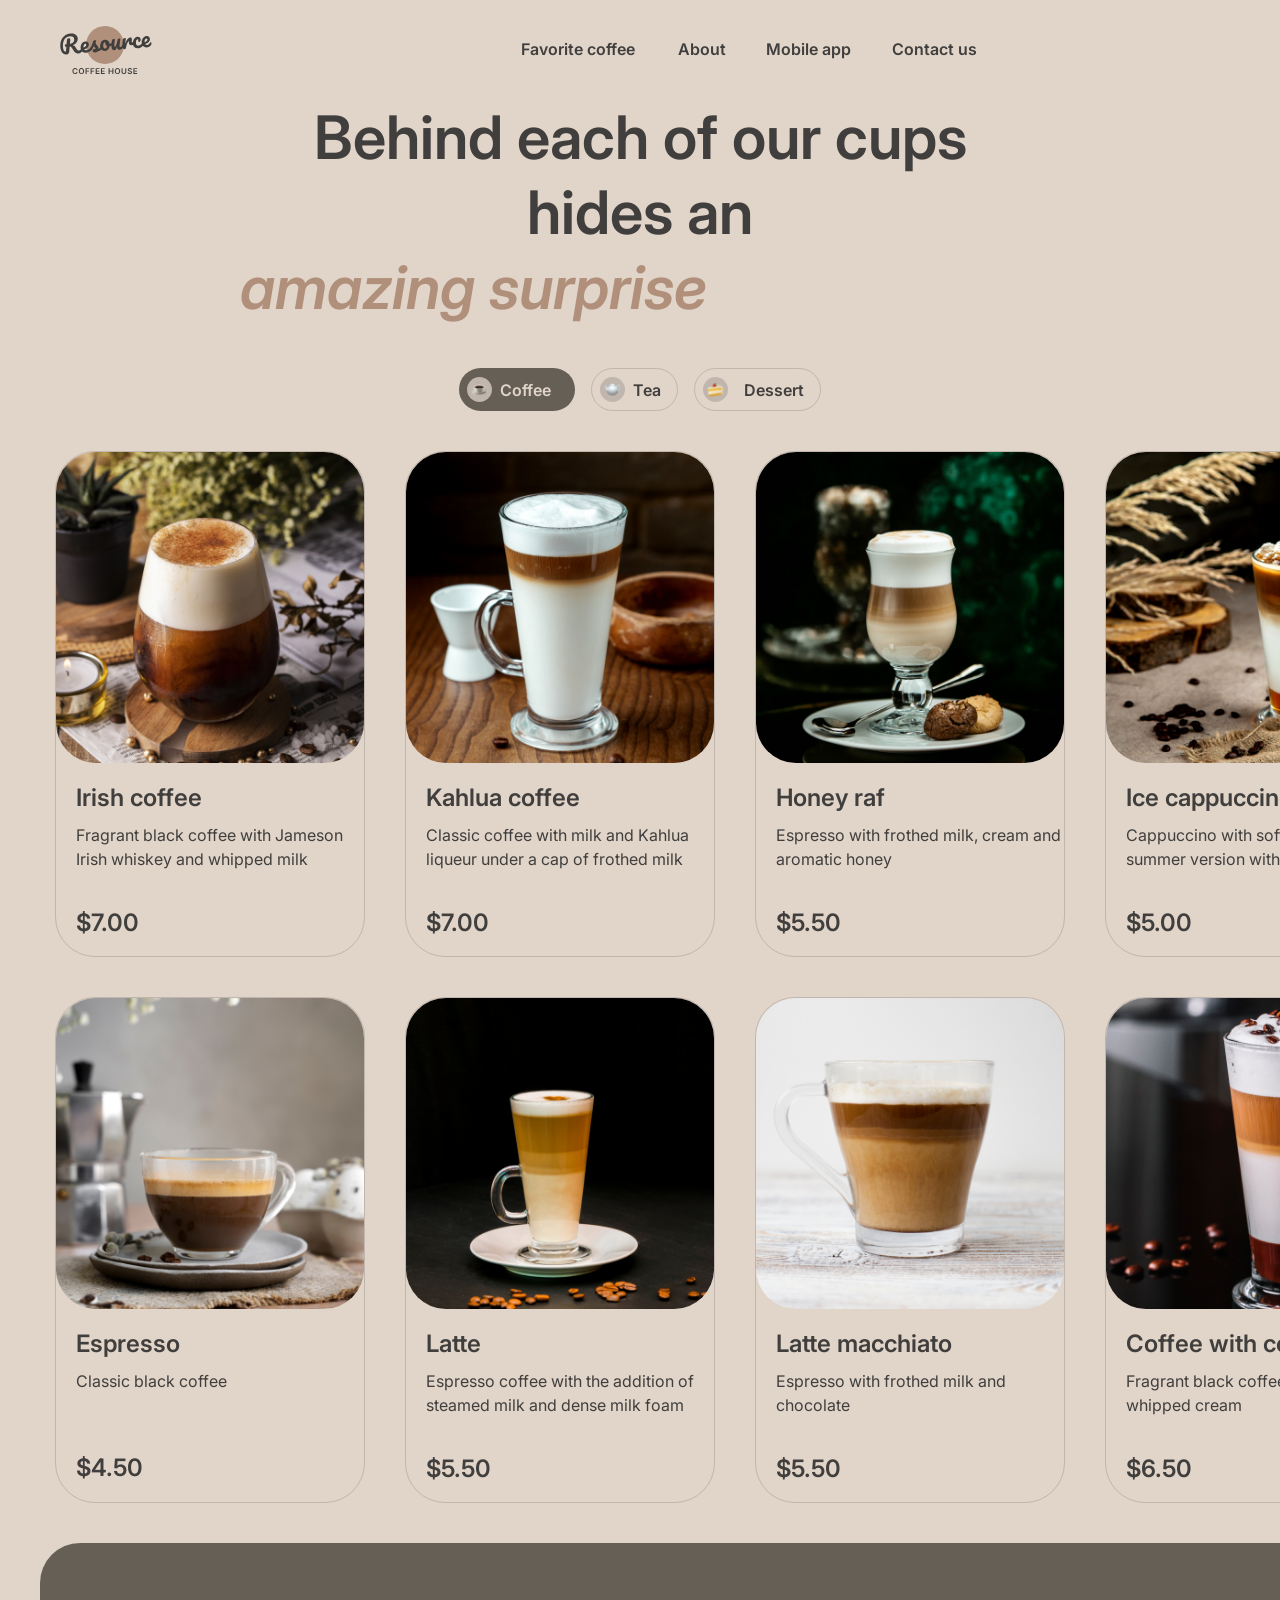
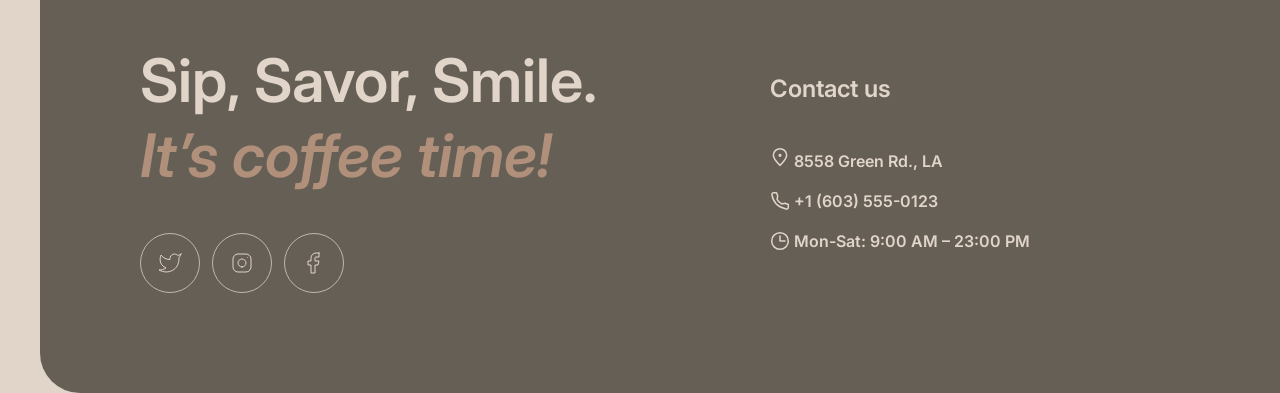
==== commit 78667931: "fix: menu css styles" ====
--- a/coffee-house/menu.html
+++ b/coffee-house/menu.html
@@ -116,14 +116,14 @@
 <div class="container">
     <div class="offer_menu">
         <div class="offer_menu_text">
-            <h1 class="offer_menu_h1">
-                <p class="offer_behind">
+            <div class="offer_menu_h1">
+                <h1 class="offer_behind">
                     Behind each of our cups hides an
-                </p>
-                <p class="offer_amazing">
+                </h1>
+                <h2 class="offer_amazing">
                     amazing surprise
-                </p>
-            </h1>
+                </h2>
+            </div>
         </div>
     </div>
 </div>
@@ -217,8 +217,8 @@
 <!-- footer  -->
         <footer class="footer" id="contacts_for_you">
             <div class="contacts">
-                <span class="text_contacts"><p class="sip_savor">Sip, Savor, Smile.</p>
-                    <p class="coffee_time">It’s coffee time!</p></span>
+                <div class="text_contacts"><p class="sip_savor">Sip, Savor, Smile.</p>
+                    <p class="coffee_time">It’s coffee time!</p></div>
                 <div class="social_links">
                     <div class="twitter_link"><img src="./img/twitter.svg" alt="" class="twitter"></div>
                     <div class="insta_link"><img src="./img/instagram.svg" alt="" class="instagram"></div>
@@ -226,7 +226,7 @@
                 </div>
             </div>
             <div class="contacts2">
-                <div class="contact_us"><span class="text_contacts2">Contact us</span></div>
+                <div class="contact_us"><div class="text_contacts2">Contact us</div></div>
                 <ul class="contact_links">
                     <li class="address">
                         <svg xmlns="http://www.w3.org/2000/svg" width="20" height="20" viewBox="0 0 20 20" fill="none">
--- a/coffee-house/style/style.css
+++ b/coffee-house/style/style.css
@@ -829,8 +829,8 @@
 
 .offer_menu_text {
   display: flex;
-  justify-content: center;
-  text-align: center; 
+  flex-direction: column;
+  align-items: center;
 }
 
 .offer_behind {
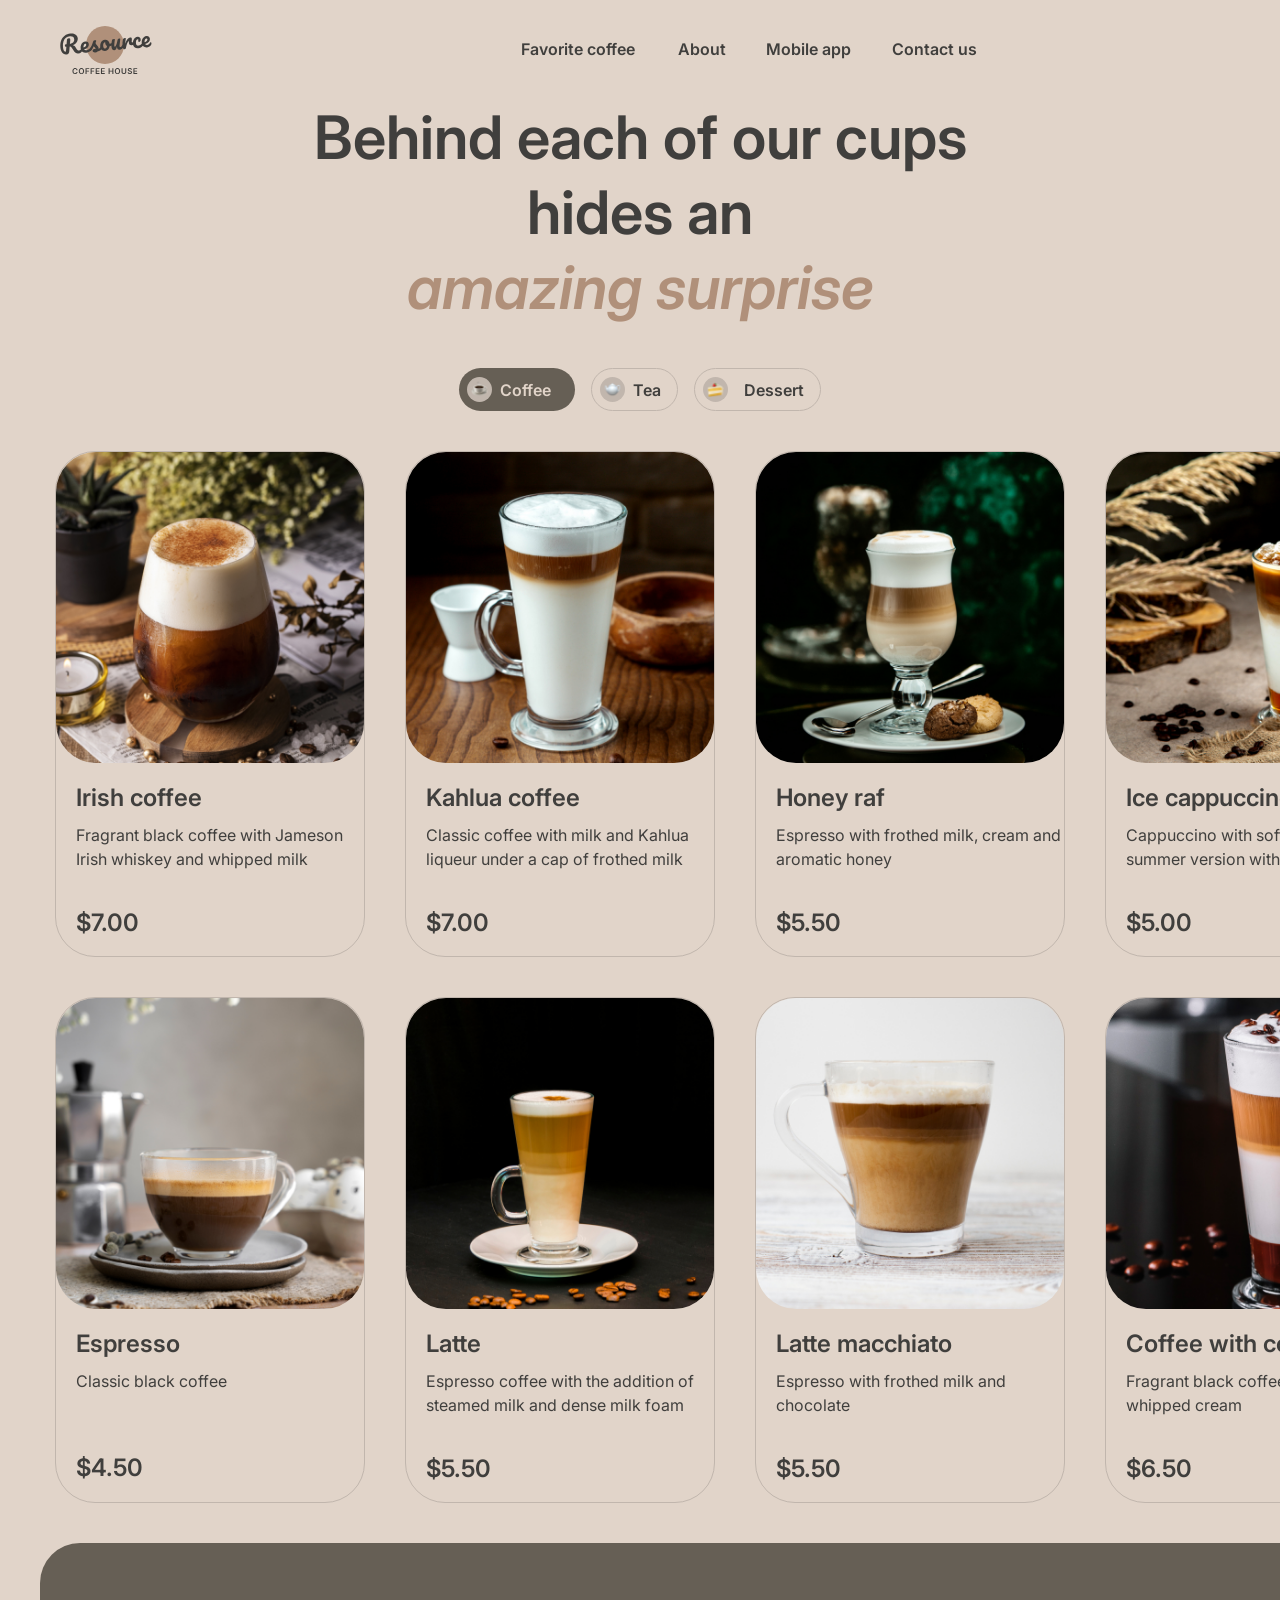
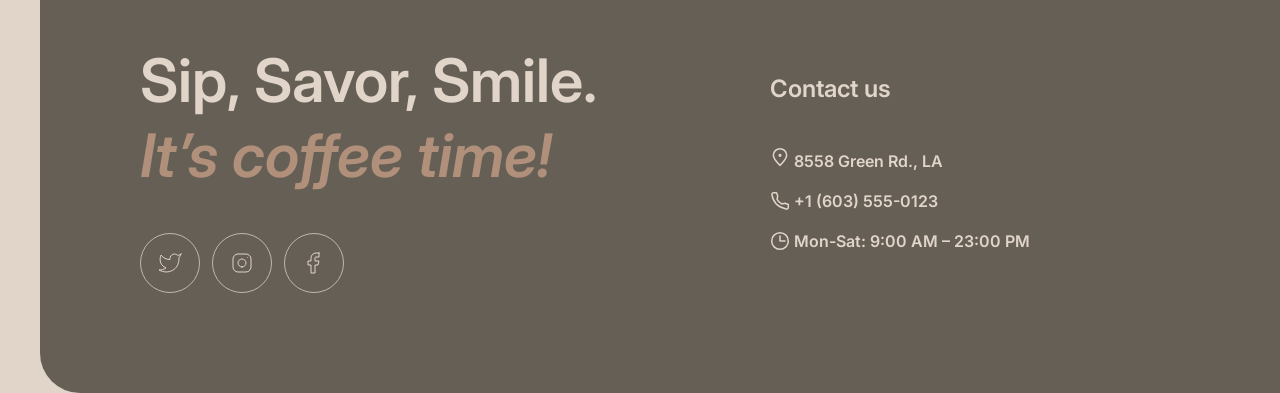
==== commit 0f1a6aae: "fix: global css doc" ====
--- a/coffee-house/menu.html
+++ b/coffee-house/menu.html
@@ -5,6 +5,7 @@
     <meta charset="UTF-8">
     <!-- mobile support -->
     <meta name="viewport" content="width=device-width, initial-scale=1.0">
+    <meta name="viewport" content="width=device-width, initial-scale=1">
     <!-- title, seo -->
     <title>Menu</title>
     <!-- styles -->
--- a/coffee-house/style/style.css
+++ b/coffee-house/style/style.css
@@ -827,10 +827,17 @@
   gap: 20px;
 }
 
+.offer_menu_h1 {
+  display: flex;
+  flex-direction: column;
+  align-items: center;
+}
+
 .offer_menu_text {
   display: flex;
   flex-direction: column;
   align-items: center;
+  justify-content: center;
 }
 
 .offer_behind {
